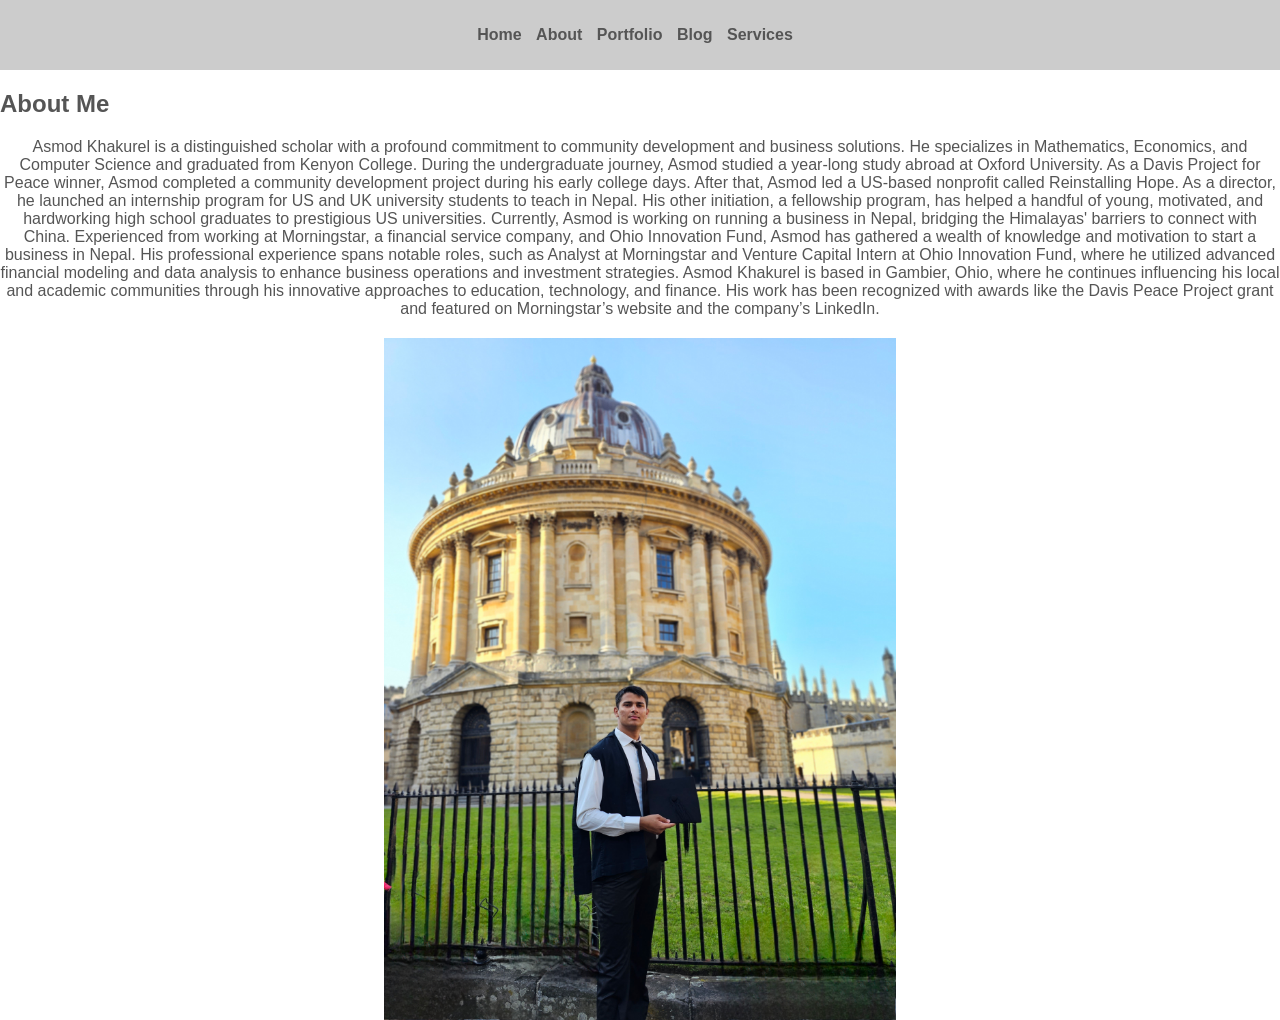
==== about.html @ d0cbe878 "sdfasdf" ====
<!DOCTYPE html>
<html lang="en">
<head>
    <meta charset="UTF-8">
    <meta name="viewport" content="width=device-width, initial-scale=1.0">
    <title>About | Asmod Khakurel</title>
    <link rel="stylesheet" href="style.css"> <!-- Make sure to link to your CSS stylesheet -->
</head>
<body>

    <header>
        <nav>
            <ul>
                <li><a href="index.html">Home</a></li>
                <li><a href="about.html">About</a></li>
                <li><a href="portfolio.html">Portfolio</a></li>
                <li><a href="blog.html">Blog</a></li>
                <li><a href="services.html">Services</a></li> 
            </ul>
        </nav>
    </header>

    <main>
        <section id="about-me">
            <h1>About Me</h1>
            <div class="about-container">
                <p>Asmod Khakurel is a distinguished scholar with a profound commitment to community development and business solutions. He specializes in Mathematics, Economics, and Computer Science and graduated from Kenyon College. During the undergraduate journey, Asmod studied a year-long study abroad at Oxford University.

                    As a Davis Project for Peace winner, Asmod completed a community development project during his early college days. After that, Asmod led a US-based nonprofit called Reinstalling Hope. As a director, he launched an internship program for US and UK university students to teach in Nepal. His other initiation, a fellowship program, has helped a handful of young, motivated, and hardworking high school graduates to prestigious US universities.
                    
                    Currently, Asmod is working on running a business in Nepal, bridging the Himalayas' barriers to connect with China. Experienced from working at Morningstar, a financial service company, and Ohio Innovation Fund, Asmod has gathered a wealth of knowledge and motivation to start a business in Nepal.
                    His professional experience spans notable roles, such as Analyst at Morningstar and Venture Capital Intern at Ohio Innovation Fund, where he utilized advanced financial modeling and data analysis to enhance business operations and investment strategies. 
                    
                    Asmod Khakurel is based in Gambier, Ohio, where he continues influencing his local and academic communities through his innovative approaches to education, technology, and finance. His work has been recognized with awards like the Davis Peace Project grant and featured on Morningstar’s website and the company’s LinkedIn.
                    </p>
                    <img src="assets/img/20230524_182804 (2).jpg" alt="Asmod Khakurel" class="profile-pic">
            </div>
            
                
                
            </div>
        </section>
    </main>

</body>
</html>
---- style.css ----
/* Basic color definitions */
:root {
    --primary-color: #555555; /* Medium Grey for primary text */
    --secondary-color: #CCCCCC; /* Light Grey for secondary elements */
    --background-color: #FFFFFF; /* White for background */
    --hover-color: #666666; /* Darker Grey for hover effects */
    --cta-button-color: #007BFF; /* Bright Blue for call-to-action buttons */
}

body {
    font-family: 'Arial', sans-serif;
    color: var(--primary-color);
    background-color: var(--background-color);
    margin: 0;
    padding: 0;
    display: flex;
    flex-direction: column;
    min-height: 100vh;
}

header, footer {
    background-color: var(--secondary-color);
    padding: 10px;
    text-align: center;
}

nav ul {
    list-style: none;
    padding: 0;
    text-align: center;
}

nav ul li {
    display: inline;
    margin-right: 10px;
}

nav ul li a {
    color: var(--primary-color);
    text-decoration: none;
    font-weight: bold;
}

a:hover {
    text-decoration: underline;
    color: var(--hover-color);
}

h1, h2, h3 {
    color: var(--primary-color);
}

button, .btn {
    background-color: var(--primary-color);
    color: var(--background-color);
    border: none;
    padding: 8px 15px;
    text-align: center;
    display: inline-block;
    font-size: 16px;
    margin: 4px 2px;
    cursor: pointer;
    transition: background-color 0.3s;
}

button:hover, .btn:hover {
    background-color: var(--hover-color);
}

.profile-pic {
    width: 40%;
    height: auto;
    margin-top: 20px;
    display: block;
    margin-left: auto;
    margin-right: auto;
}

.about-container {
    text-align: center;
}

.cta-button {
    background-color: var(--cta-button-color);
    color: var(--background-color);
    padding: 10px 20px;
    text-decoration: none;
    border-radius: 5px;
    margin-top: 20px;
}

footer {
    font-size: 0.8em;
    color: var(--primary-color);
}
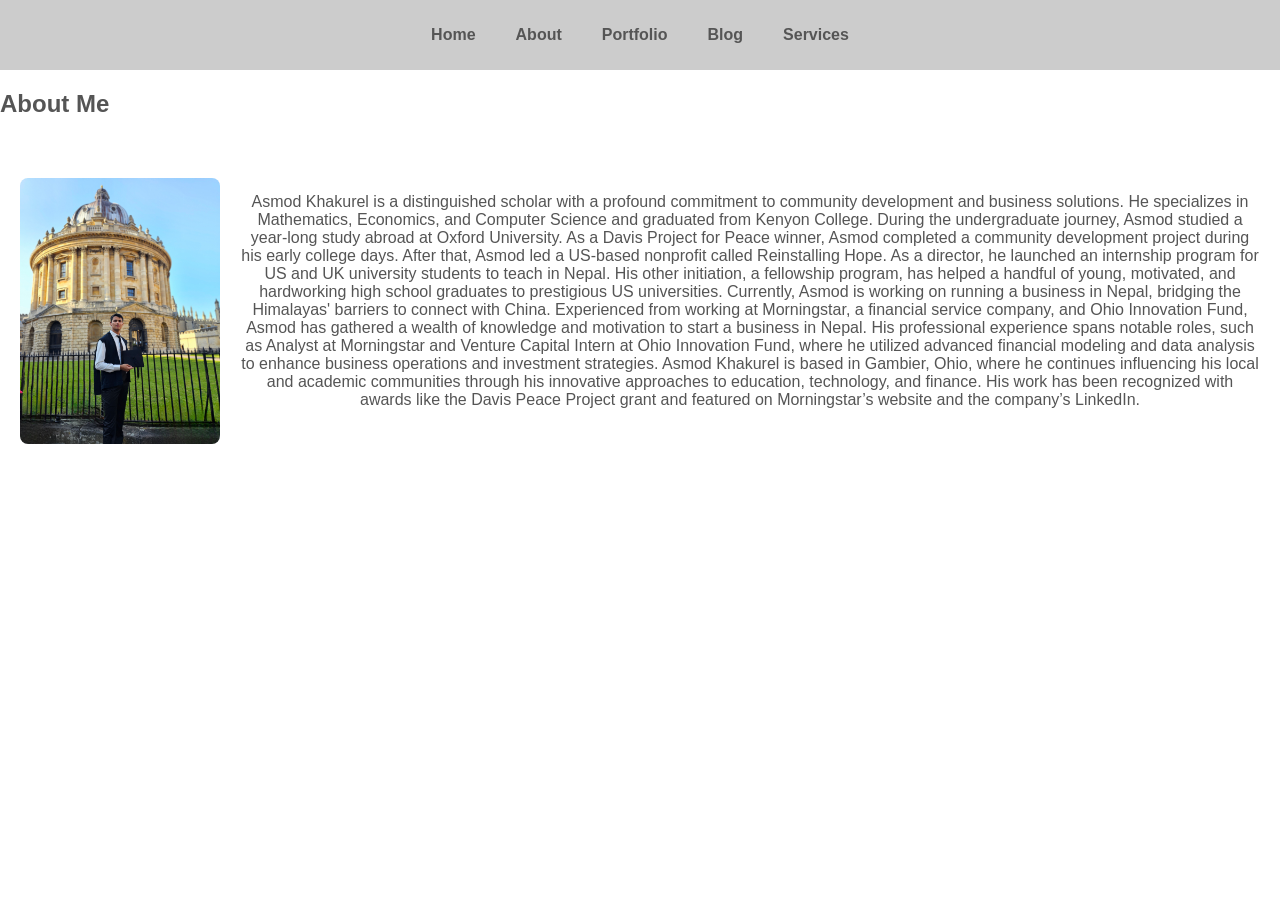
==== commit 366b9c9e: "adsfadf adfdf" ====
--- a/about.html
+++ b/about.html
@@ -24,22 +24,20 @@
         <section id="about-me">
             <h1>About Me</h1>
             <div class="about-container">
-                <p>Asmod Khakurel is a distinguished scholar with a profound commitment to community development and business solutions. He specializes in Mathematics, Economics, and Computer Science and graduated from Kenyon College. During the undergraduate journey, Asmod studied a year-long study abroad at Oxford University.
+                <img src="assets/img/20230524_182804 (2).jpg" alt="Asmod Khakurel" class="profile-pic">
+                <div class="about-text">
+                    <p>Asmod Khakurel is a distinguished scholar with a profound commitment to community development and business solutions. He specializes in Mathematics, Economics, and Computer Science and graduated from Kenyon College. During the undergraduate journey, Asmod studied a year-long study abroad at Oxford University.
 
-                    As a Davis Project for Peace winner, Asmod completed a community development project during his early college days. After that, Asmod led a US-based nonprofit called Reinstalling Hope. As a director, he launched an internship program for US and UK university students to teach in Nepal. His other initiation, a fellowship program, has helped a handful of young, motivated, and hardworking high school graduates to prestigious US universities.
-                    
-                    Currently, Asmod is working on running a business in Nepal, bridging the Himalayas' barriers to connect with China. Experienced from working at Morningstar, a financial service company, and Ohio Innovation Fund, Asmod has gathered a wealth of knowledge and motivation to start a business in Nepal.
-                    His professional experience spans notable roles, such as Analyst at Morningstar and Venture Capital Intern at Ohio Innovation Fund, where he utilized advanced financial modeling and data analysis to enhance business operations and investment strategies. 
-                    
-                    Asmod Khakurel is based in Gambier, Ohio, where he continues influencing his local and academic communities through his innovative approaches to education, technology, and finance. His work has been recognized with awards like the Davis Peace Project grant and featured on Morningstar’s website and the company’s LinkedIn.
-                    </p>
-                    <img src="assets/img/20230524_182804 (2).jpg" alt="Asmod Khakurel" class="profile-pic">
-            </div>
-            
-                
-                
+                        As a Davis Project for Peace winner, Asmod completed a community development project during his early college days. After that, Asmod led a US-based nonprofit called Reinstalling Hope. As a director, he launched an internship program for US and UK university students to teach in Nepal. His other initiation, a fellowship program, has helped a handful of young, motivated, and hardworking high school graduates to prestigious US universities.
+                        
+                        Currently, Asmod is working on running a business in Nepal, bridging the Himalayas' barriers to connect with China. Experienced from working at Morningstar, a financial service company, and Ohio Innovation Fund, Asmod has gathered a wealth of knowledge and motivation to start a business in Nepal.
+                        His professional experience spans notable roles, such as Analyst at Morningstar and Venture Capital Intern at Ohio Innovation Fund, where he utilized advanced financial modeling and data analysis to enhance business operations and investment strategies. 
+                        
+                        Asmod Khakurel is based in Gambier, Ohio, where he continues influencing his local and academic communities through his innovative approaches to education, technology, and finance. His work has been recognized with awards like the Davis Peace Project grant and featured on Morningstar’s website and the company’s LinkedIn.
+                        </p>     
             </div>
         </section>
+        
     </main>
 
 </body>
--- a/style.css
+++ b/style.css
@@ -93,3 +93,209 @@
     font-size: 0.8em;
     color: var(--primary-color);
 }
+
+/* Accordion styles */
+.accordion, .inner-accordion {
+    cursor: pointer;
+    padding: 18px;
+    width: 100%;
+    text-align: left;
+    border: none;
+    outline: none;
+    transition: 0.4s;
+    background-color: #f1f1f1;
+}
+
+.active, .accordion:hover, .inner-accordion:hover {
+    background-color: #ccc;
+}
+
+.panel, .inner-panel {
+    padding: 0 18px;
+    display: none;
+    background-color: white;
+    overflow: hidden;
+}
+
+.inner-accordion {
+    background-color: #e7e7e7;
+    margin-top: 10px;
+}
+
+
+#gallery {
+    margin: 20px;
+    text-align: center;
+}
+
+.gallery-container {
+    display: grid;
+    grid-template-columns: repeat(auto-fill, minmax(250px, 1fr));
+    gap: 15px;
+    padding: 20px;
+}
+
+.gallery-container img {
+    width: 100%;
+    height: auto;
+    border-radius: 8px; /* Optional: adds rounded corners to your images */
+    transition: transform 0.2s; /* Optional: adds animation effect on hover */
+}
+
+.gallery-container img:hover {
+    transform: scale(1.05); /* Optional: slightly enlarges the images on hover */
+}
+
+/* Enhancements for larger screen layouts */
+@media (min-width: 768px) {
+    .gallery-container {
+        grid-template-columns: repeat(3, 1fr); /* Adjusts to 3 columns on wider screens */
+    }
+
+    nav ul {
+        display: flex;
+        justify-content: center;
+        align-items: center;
+    }
+
+    nav ul li {
+        display: inline-block; /* Changes from inline for better spacing and alignment */
+        margin: 0 20px; /* Increased margin for better spacing on larger screens */
+    }
+}
+
+/* Further adjustments for very large screens */
+@media (min-width: 1024px) {
+    .gallery-container {
+        grid-template-columns: repeat(4, 1fr); /* Adjusts to 4 columns on very wide screens */
+    }
+}
+
+/* Adjust button and link styles for larger screens */
+@media (min-width: 768px) {
+    button, .btn, .cta-button {
+        padding: 10px 24px; /* Larger padding for a better visual balance */
+        font-size: 18px; /* Slightly larger text for readability */
+    }
+}
+
+/* Enhanced hover effects for desktop */
+.gallery-container img:hover {
+    transform: scale(1.1); /* Slightly increases the scale effect on hover */
+    box-shadow: 0 4px 8px rgba(0,0,0,0.1); /* Adds shadow for better visual effect */
+}
+
+.gallery-container {
+    display: grid;
+    grid-template-columns: repeat(auto-fill, minmax(250px, 1fr));
+    gap: 5px; /* Reduced gap. Set to 0px if no space is desired */
+    padding: 20px;
+}
+
+.gallery-container img {
+    width: 100%; /* Ensure images fill their columns */
+    height: auto; /* Maintain aspect ratio */
+    border-radius: 8px;
+    margin: 0; /* Remove any default margins */
+    display: block; /* Remove any extra space below the image */
+    transition: transform 0.2s;
+}
+
+.gallery-container img:hover {
+    transform: scale(1.05);
+    box-shadow: 0 4px 8px rgba(0,0,0,0.1);
+}
+
+.gallery-container {
+    display: grid;
+    grid-template-columns: repeat(auto-fill, minmax(250px, 1fr));
+    grid-auto-rows: 200px; /* Adjust height as needed */
+    gap: 5px; /* Reduced gap. Set to 0px if no space is desired */
+    padding: 20px;
+    align-items: stretch; /* Aligns items to stretch in container */
+}
+
+.gallery-container img {
+    width: 100%;
+    height: 100%; /* Full height to match the grid area */
+    object-fit: cover; /* Ensures image covers the area, cropping as needed */
+    border-radius: 8px;
+    margin: 0;
+    display: block;
+    transition: transform 0.2s;
+}
+
+
+/* Lightbox (overlay) styles */
+.lightbox {
+    position: fixed;
+    top: 0;
+    left: 0;
+    width: 100%;
+    height: 100%;
+    background-color: rgba(0, 0, 0, 0.8);
+    display: none; /* Hidden by default */
+    justify-content: center;
+    align-items: center;
+    z-index: 1000; /* Makes sure it's on top of other content */
+}
+
+.lightbox img {
+    max-height: 80%; /* Limits the image height to 80% of the viewport */
+    max-width: 80%; /* Limits the image width to 80% of the viewport */
+    box-shadow: 0px 8px 16px 0px rgba(0,0,0,0.5); /* Optional: Adds shadow for depth */
+}
+
+.lightbox:active, .lightbox:click { /* Hides the lightbox when clicked */
+    display: none;
+}
+
+@media (min-width: 768px) {
+    .gallery-container img {
+        /* Check for any properties here that might affect image quality */
+    }
+}
+
+
+.description-box {
+    display: none;
+    position: absolute;
+    background-color: white;
+    border: 1px solid #ccc;
+    padding: 10px;
+    z-index: 100;
+}
+
+.about-container {
+    display: flex;
+    flex-wrap: wrap;
+    align-items: center;
+    justify-content: space-between;
+    padding: 20px;
+}
+
+.about-text {
+    flex: 1;
+    margin-left: 20px;
+}
+
+.profile-pic {
+    flex-basis: 200px; /* Adjust based on desired size */
+    width: 100%;
+    max-width: 200px; /* Keeps image size consistent */
+    height: auto;
+    border-radius: 8px; /* Optional: Adds rounded corners */
+}
+
+/* Responsive adjustments for smaller screens */
+@media (max-width: 768px) {
+    .about-container {
+        flex-direction: column;
+        align-items: center;
+    }
+
+    .about-text {
+        margin-left: 0;
+        margin-top: 20px;
+    }
+}
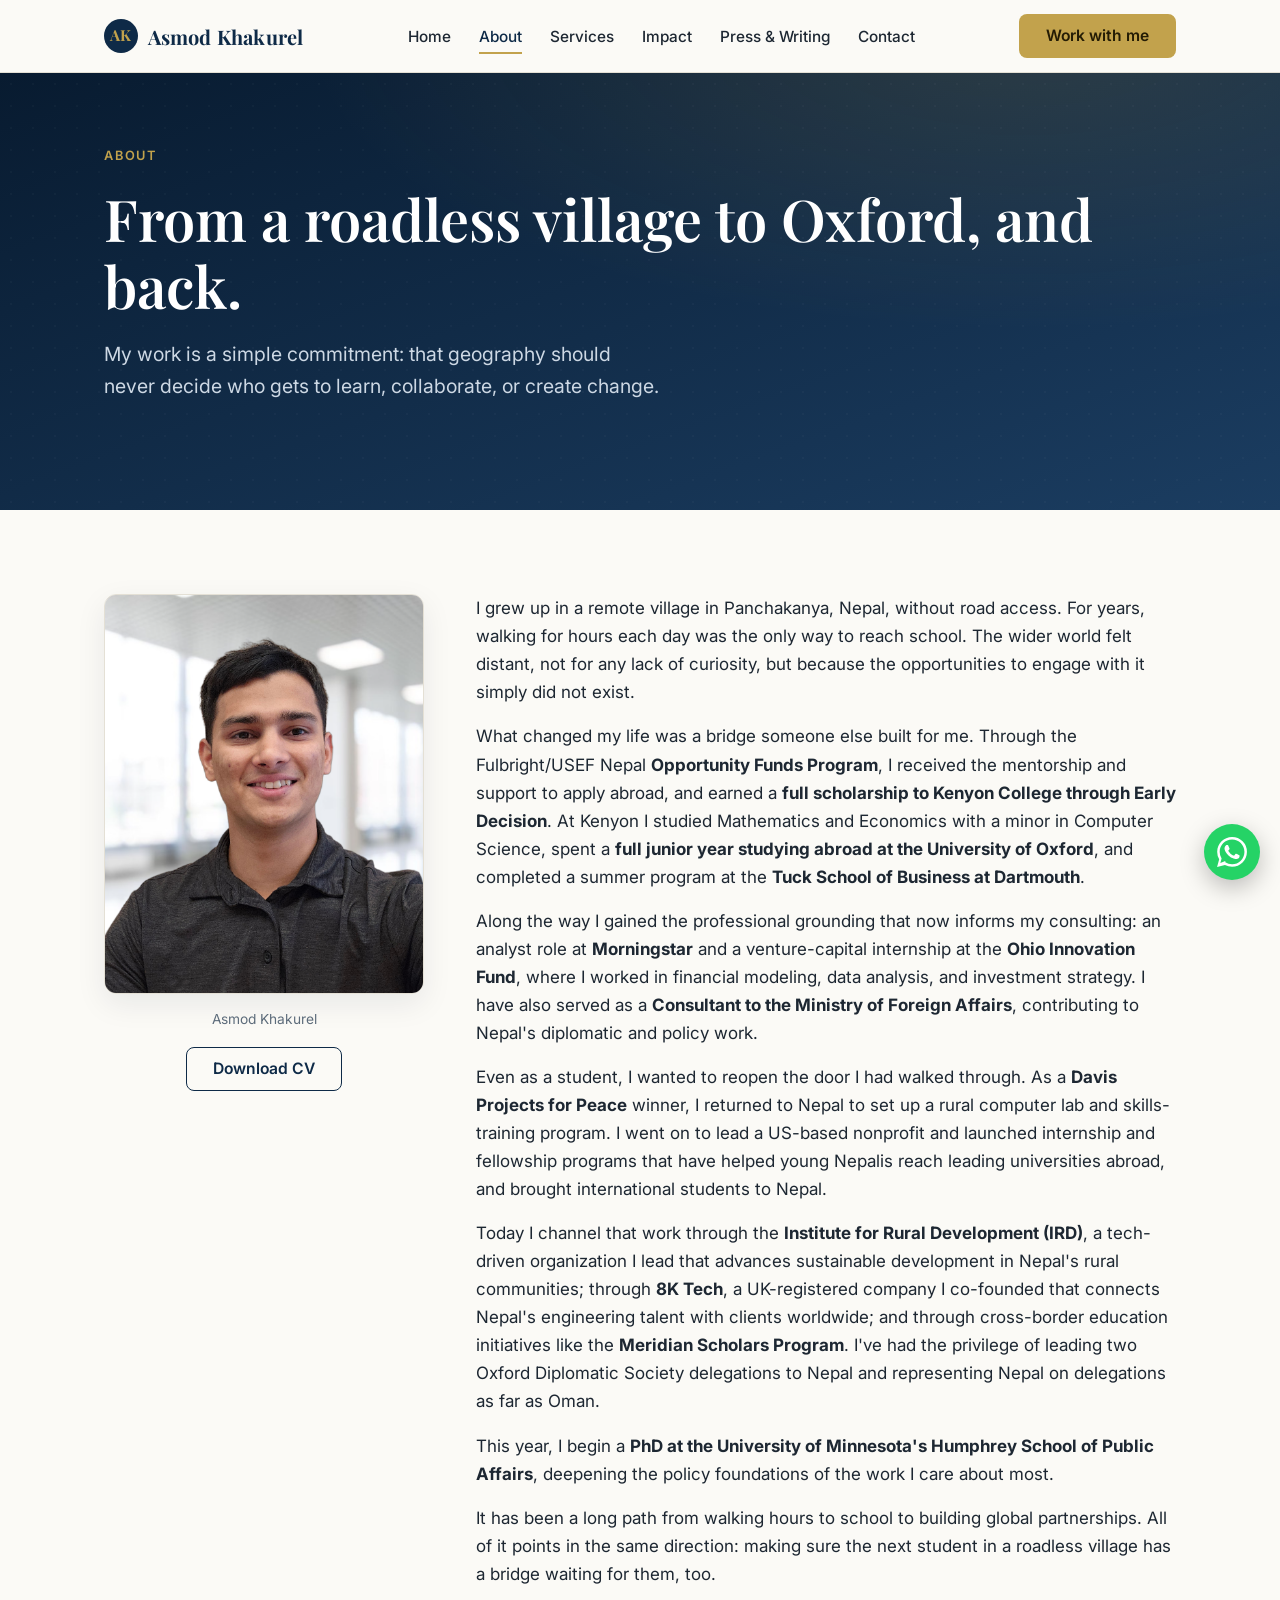
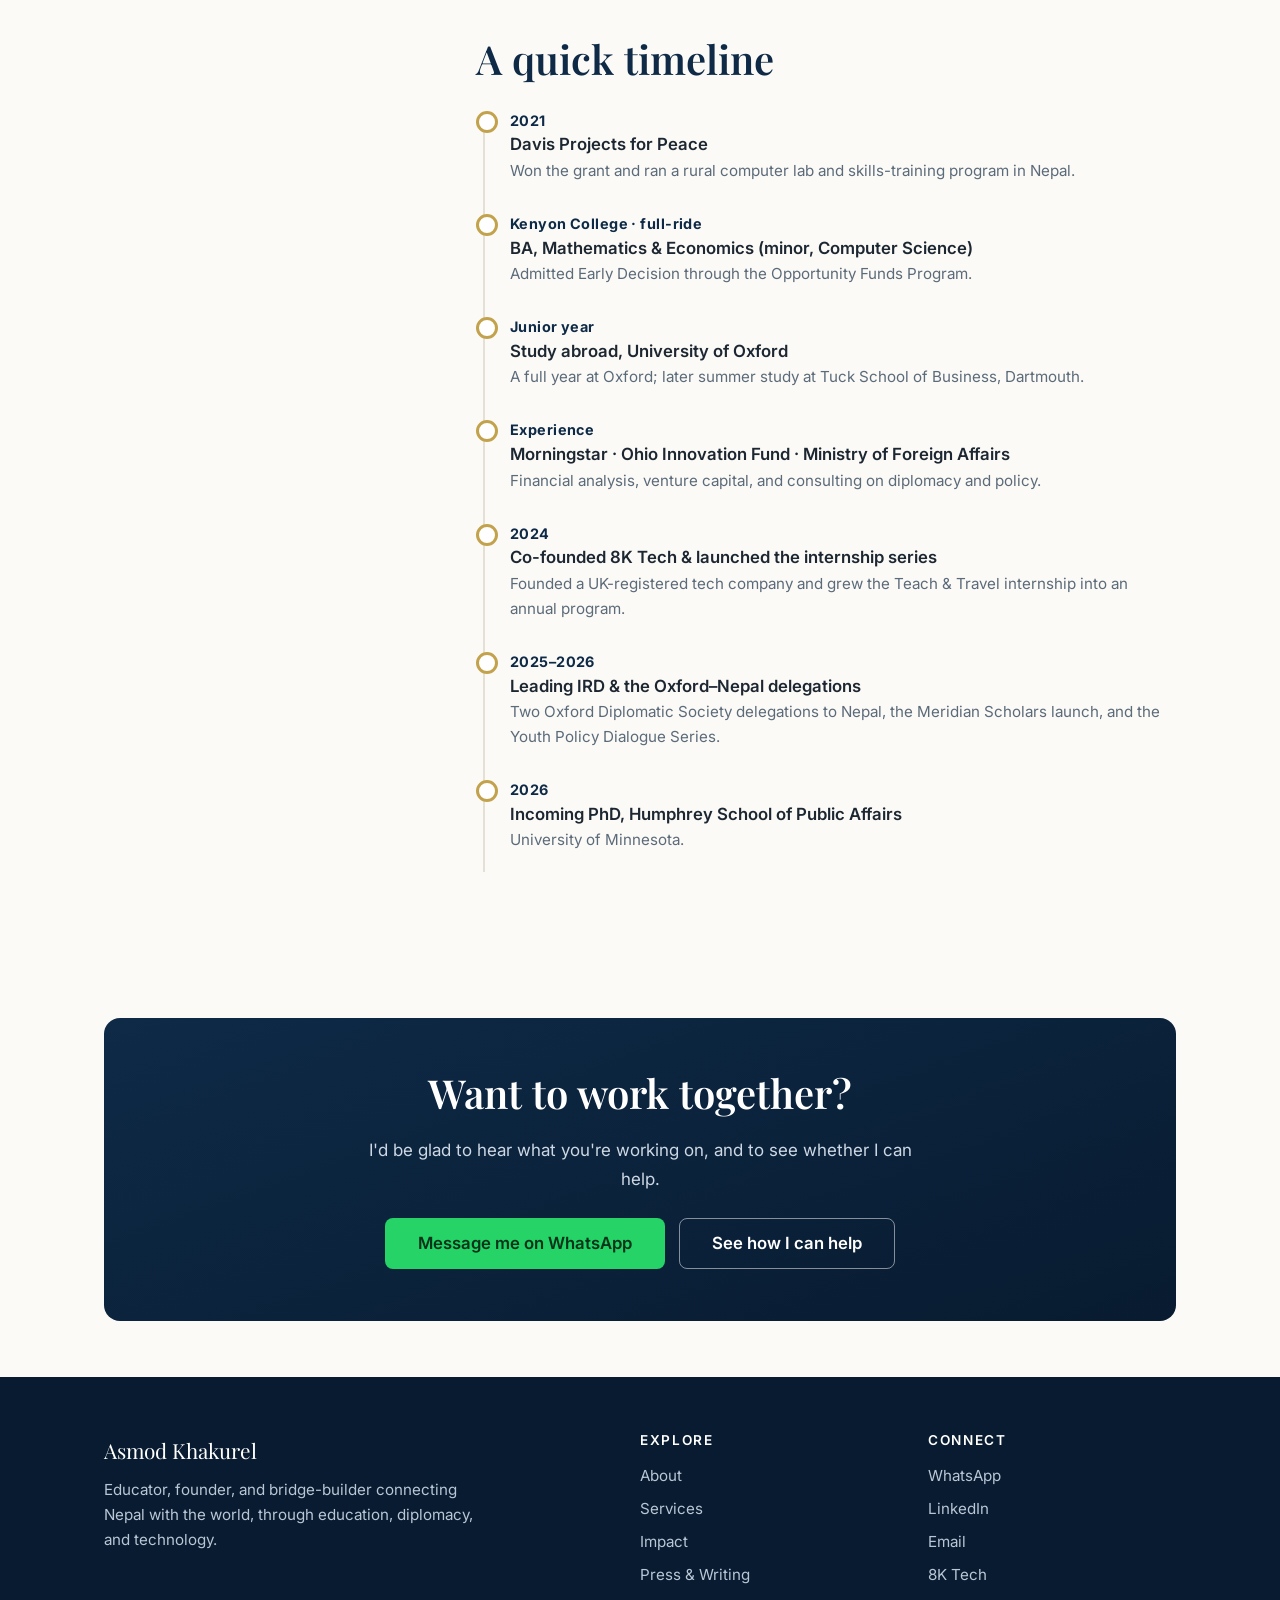
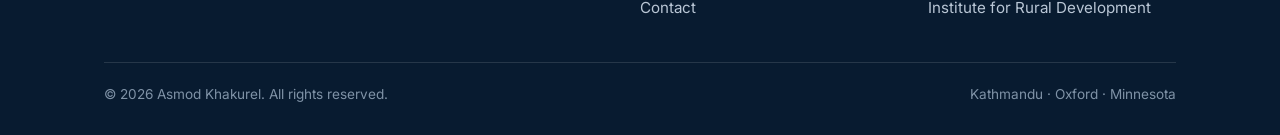
==== commit 5134d6a7: "Commercial site revamp: new design, six pages, WhatsApp lead capture, CNAME" ====
--- a/about.html
+++ b/about.html
@@ -1,44 +1,168 @@
 <!DOCTYPE html>
 <html lang="en">
 <head>
-    <meta charset="UTF-8">
-    <meta name="viewport" content="width=device-width, initial-scale=1.0">
-    <title>About | Asmod Khakurel</title>
-    <link rel="stylesheet" href="style.css"> <!-- Make sure to link to your CSS stylesheet -->
+  <meta charset="UTF-8">
+  <meta name="viewport" content="width=device-width, initial-scale=1.0">
+  <title>About | Asmod Khakurel</title>
+  <meta name="description" content="From a roadless village in Panchakanya to Oxford and back: the journey of Asmod Khakurel, educator, founder, and bridge-builder between Nepal and the world.">
+  <link rel="icon" href="assets/img/Asmod%20Favicon.png">
+  <link rel="preconnect" href="https://fonts.googleapis.com">
+  <link rel="preconnect" href="https://fonts.gstatic.com" crossorigin>
+  <link href="https://fonts.googleapis.com/css2?family=Playfair+Display:wght@500;600;700&family=Inter:wght@400;500;600;700&display=swap" rel="stylesheet">
+  <link rel="stylesheet" href="style.css">
 </head>
 <body>
 
-    <header>
-        <nav>
-            <ul>
-                <li><a href="index.html">Home</a></li>
-                <li><a href="about.html">About</a></li>
-                <li><a href="portfolio.html">Portfolio</a></li>
-                <li><a href="blog.html">Blog</a></li>
-                <li><a href="services.html">Services</a></li> 
-            </ul>
-        </nav>
-    </header>
+  <header class="site-header">
+    <div class="container nav">
+      <a href="index.html" class="brand"><span class="brand__mark">AK</span> Asmod Khakurel</a>
+      <ul class="nav-links" id="navLinks">
+        <li><a href="index.html">Home</a></li>
+        <li><a href="about.html" class="active">About</a></li>
+        <li><a href="services.html">Services</a></li>
+        <li><a href="impact.html">Impact</a></li>
+        <li><a href="press.html">Press &amp; Writing</a></li>
+        <li><a href="contact.html">Contact</a></li>
+      </ul>
+      <div class="nav-cta">
+        <a class="btn btn-primary" href="contact.html">Work with me</a>
+        <button class="nav-toggle" id="navToggle" aria-label="Menu"><span></span><span></span><span></span></button>
+      </div>
+    </div>
+  </header>
 
-    <main>
-        <section id="about-me">
-            <h1>About Me</h1>
-            <div class="about-container">
-                <img src="assets/img/20230524_182804 (2).jpg" alt="Asmod Khakurel" class="profile-pic">
-                <div class="about-text">
-                    <p>Asmod Khakurel is a distinguished scholar with a profound commitment to community development and business solutions. He specializes in Mathematics, Economics, and Computer Science and graduated from Kenyon College. During the undergraduate journey, Asmod studied a year-long study abroad at Oxford University.
+  <!-- page hero -->
+  <section class="hero" style="padding:72px 0 76px;">
+    <div class="container">
+      <p class="hero__tag">About</p>
+      <h1>From a roadless village to Oxford, and back.</h1>
+      <p class="hero__lead">My work is a simple commitment: that geography should never decide who gets to learn, collaborate, or create change.</p>
+    </div>
+  </section>
 
-                        As a Davis Project for Peace winner, Asmod completed a community development project during his early college days. After that, Asmod led a US-based nonprofit called Reinstalling Hope. As a director, he launched an internship program for US and UK university students to teach in Nepal. His other initiation, a fellowship program, has helped a handful of young, motivated, and hardworking high school graduates to prestigious US universities.
-                        
-                        Currently, Asmod is working on running a business in Nepal, bridging the Himalayas' barriers to connect with China. Experienced from working at Morningstar, a financial service company, and Ohio Innovation Fund, Asmod has gathered a wealth of knowledge and motivation to start a business in Nepal.
-                        His professional experience spans notable roles, such as Analyst at Morningstar and Venture Capital Intern at Ohio Innovation Fund, where he utilized advanced financial modeling and data analysis to enhance business operations and investment strategies. 
-                        
-                        Asmod Khakurel is based in Gambier, Ohio, where he continues influencing his local and academic communities through his innovative approaches to education, technology, and finance. His work has been recognized with awards like the Davis Peace Project grant and featured on Morningstar’s website and the company’s LinkedIn.
-                        </p>     
-            </div>
-        </section>
-        
-    </main>
+  <section class="section">
+    <div class="container">
+      <div class="about-grid">
+        <aside class="about-portrait">
+          <!-- TODO: swap for a preferred portrait when available -->
+          <img src="assets/img/profile-pic.png" alt="Asmod Khakurel"
+               onerror="this.outerHTML='&lt;div class=\'ph\'&gt;AK&lt;/div&gt;';">
+          <p class="cap">Asmod Khakurel</p>
+          <div class="btn-row" style="justify-content:center; margin-top:16px;">
+            <a class="btn btn-outline-dark" href="assets/pdfs/Asmod_Resume.pdf" target="_blank" rel="noopener">Download CV</a>
+          </div>
+        </aside>
 
+        <div>
+          <p>I grew up in a remote village in Panchakanya, Nepal, without road access. For years, walking for hours each day was the only way to reach school. The wider world felt distant, not for any lack of curiosity, but because the opportunities to engage with it simply did not exist.</p>
+
+          <p>What changed my life was a bridge someone else built for me. Through the Fulbright/USEF Nepal <strong>Opportunity Funds Program</strong>, I received the mentorship and support to apply abroad, and earned a <strong>full scholarship to Kenyon College through Early Decision</strong>. At Kenyon I studied Mathematics and Economics with a minor in Computer Science, spent a <strong>full junior year studying abroad at the University of Oxford</strong>, and completed a summer program at the <strong>Tuck School of Business at Dartmouth</strong>.</p>
+
+          <p>Along the way I gained the professional grounding that now informs my consulting: an analyst role at <strong>Morningstar</strong> and a venture-capital internship at the <strong>Ohio Innovation Fund</strong>, where I worked in financial modeling, data analysis, and investment strategy. I have also served as a <strong>Consultant to the Ministry of Foreign Affairs</strong>, contributing to Nepal's diplomatic and policy work.</p>
+
+          <p>Even as a student, I wanted to reopen the door I had walked through. As a <strong>Davis Projects for Peace</strong> winner, I returned to Nepal to set up a rural computer lab and skills-training program. I went on to lead a US-based nonprofit and launched internship and fellowship programs that have helped young Nepalis reach leading universities abroad, and brought international students to Nepal.</p>
+
+          <p>Today I channel that work through the <strong>Institute for Rural Development (IRD)</strong>, a tech-driven organization I lead that advances sustainable development in Nepal's rural communities; through <strong>8K Tech</strong>, a UK-registered company I co-founded that connects Nepal's engineering talent with clients worldwide; and through cross-border education initiatives like the <strong>Meridian Scholars Program</strong>. I've had the privilege of leading two Oxford Diplomatic Society delegations to Nepal and representing Nepal on delegations as far as Oman.</p>
+
+          <p>This year, I begin a <strong>PhD at the University of Minnesota's Humphrey School of Public Affairs</strong>, deepening the policy foundations of the work I care about most.</p>
+
+          <p>It has been a long path from walking hours to school to building global partnerships. All of it points in the same direction: making sure the next student in a roadless village has a bridge waiting for them, too.</p>
+
+          <h2 style="margin-top:48px;">A quick timeline</h2>
+          <ul class="timeline" style="margin-top:24px;">
+            <li>
+              <span class="yr">2021</span>
+              <h4>Davis Projects for Peace</h4>
+              <p>Won the grant and ran a rural computer lab and skills-training program in Nepal.</p>
+            </li>
+            <li>
+              <span class="yr">Kenyon College · full-ride</span>
+              <h4>BA, Mathematics &amp; Economics (minor, Computer Science)</h4>
+              <p>Admitted Early Decision through the Opportunity Funds Program.</p>
+            </li>
+            <li>
+              <span class="yr">Junior year</span>
+              <h4>Study abroad, University of Oxford</h4>
+              <p>A full year at Oxford; later summer study at Tuck School of Business, Dartmouth.</p>
+            </li>
+            <li>
+              <span class="yr">Experience</span>
+              <h4>Morningstar · Ohio Innovation Fund · Ministry of Foreign Affairs</h4>
+              <p>Financial analysis, venture capital, and consulting on diplomacy and policy.</p>
+            </li>
+            <li>
+              <span class="yr">2024</span>
+              <h4>Co-founded 8K Tech &amp; launched the internship series</h4>
+              <p>Founded a UK-registered tech company and grew the Teach &amp; Travel internship into an annual program.</p>
+            </li>
+            <li>
+              <span class="yr">2025–2026</span>
+              <h4>Leading IRD &amp; the Oxford–Nepal delegations</h4>
+              <p>Two Oxford Diplomatic Society delegations to Nepal, the Meridian Scholars launch, and the Youth Policy Dialogue Series.</p>
+            </li>
+            <li>
+              <span class="yr">2026</span>
+              <h4>Incoming PhD, Humphrey School of Public Affairs</h4>
+              <p>University of Minnesota.</p>
+            </li>
+          </ul>
+        </div>
+      </div>
+    </div>
+  </section>
+
+  <section class="section section--tight">
+    <div class="container">
+      <div class="cta-band">
+        <h2>Want to work together?</h2>
+        <p>I'd be glad to hear what you're working on, and to see whether I can help.</p>
+        <div class="btn-row" style="justify-content:center;">
+          <a class="btn btn-whatsapp btn-lg" href="https://wa.me/9779803609207?text=Hi%20Asmod%2C%20I%20read%20your%20About%20page%20and%20would%20like%20to%20connect." target="_blank" rel="noopener">Message me on WhatsApp</a>
+          <a class="btn btn-outline btn-lg" href="services.html">See how I can help</a>
+        </div>
+      </div>
+    </div>
+  </section>
+
+  <footer class="site-footer">
+    <div class="container">
+      <div class="footer-grid">
+        <div>
+          <div class="footer-brand">Asmod Khakurel</div>
+          <p class="about-blurb">Educator, founder, and bridge-builder connecting Nepal with the world, through education, diplomacy, and technology.</p>
+        </div>
+        <div>
+          <h4>Explore</h4>
+          <a href="about.html">About</a>
+          <a href="services.html">Services</a>
+          <a href="impact.html">Impact</a>
+          <a href="press.html">Press &amp; Writing</a>
+          <a href="contact.html">Contact</a>
+        </div>
+        <div>
+          <h4>Connect</h4>
+          <a href="https://wa.me/9779803609207" target="_blank" rel="noopener">WhatsApp</a>
+          <a href="https://www.linkedin.com/in/asmodkhakurel/" target="_blank" rel="noopener">LinkedIn</a>
+          <a href="mailto:asmodkhakurel@gmail.com">Email</a>
+          <a href="https://8ktech.co.uk" target="_blank" rel="noopener">8K Tech</a>
+          <a href="https://ird.com.np" target="_blank" rel="noopener">Institute for Rural Development</a>
+        </div>
+      </div>
+      <div class="footer-bottom">
+        <span>© 2026 Asmod Khakurel. All rights reserved.</span>
+        <span>Kathmandu · Oxford · Minnesota</span>
+      </div>
+    </div>
+  </footer>
+
+  <a class="wa-float" href="https://wa.me/9779803609207?text=Hi%20Asmod%2C%20I%20found%20your%20website%20and%20would%20like%20to%20connect." target="_blank" rel="noopener" aria-label="WhatsApp">
+    <svg viewBox="0 0 24 24"><path d="M.057 24l1.687-6.163a11.867 11.867 0 01-1.587-5.945C.16 5.335 5.495 0 12.05 0a11.82 11.82 0 018.413 3.488 11.82 11.82 0 013.48 8.414c-.003 6.557-5.338 11.892-11.893 11.892a11.9 11.9 0 01-5.688-1.448L.057 24zm6.597-3.807c1.676.995 3.276 1.591 5.392 1.592 5.448 0 9.886-4.434 9.889-9.885.002-5.462-4.415-9.89-9.881-9.892-5.452 0-9.887 4.434-9.889 9.884a9.86 9.86 0 001.51 5.26l-.999 3.648 3.978-1.607zm11.387-5.464c-.074-.124-.272-.198-.57-.347-.297-.149-1.758-.868-2.031-.967-.272-.099-.47-.149-.669.149-.198.297-.767.967-.94 1.165-.173.198-.347.223-.644.074-.297-.149-1.255-.462-2.39-1.475-.883-.788-1.48-1.761-1.653-2.059-.173-.297-.018-.458.13-.606.134-.133.297-.347.446-.521.151-.172.2-.296.3-.495.099-.198.05-.372-.025-.521-.075-.148-.669-1.611-.916-2.206-.242-.579-.487-.501-.669-.51l-.57-.01c-.198 0-.52.074-.792.372s-1.04 1.016-1.04 2.479 1.065 2.876 1.213 3.074c.149.198 2.095 3.2 5.076 4.487.71.306 1.263.489 1.694.626.712.226 1.36.194 1.872.118.571-.085 1.758-.719 2.006-1.413.248-.695.248-1.29.173-1.414z"/></svg>
+  </a>
+
+  <script>
+    document.getElementById('navToggle').addEventListener('click', function () {
+      document.getElementById('navLinks').classList.toggle('open');
+    });
+  </script>
 </body>
 </html>
--- a/style.css
+++ b/style.css
@@ -1,301 +1,283 @@
-/* Basic color definitions */
+/* =========================================================
+   Asmod Khakurel — personal site
+   Design system: diplomatic / institutional
+   Navy + restrained gold, serif headings, sans body.
+   ========================================================= */
+
 :root {
-    --primary-color: #555555; /* Medium Grey for primary text */
-    --secondary-color: #CCCCCC; /* Light Grey for secondary elements */
-    --background-color: #FFFFFF; /* White for background */
-    --hover-color: #666666; /* Darker Grey for hover effects */
-    --cta-button-color: #007BFF; /* Bright Blue for call-to-action buttons */
-}
+  --navy:      #0e2a47;
+  --navy-900:  #081b30;
+  --navy-800:  #0e2a47;
+  --navy-700:  #1b3d61;
+  --gold:      #c2a24c;
+  --gold-600:  #a9873a;
+  --ink:       #1d2732;
+  --muted:     #5c6b7a;
+  --paper:     #fbfaf6;
+  --paper-2:   #f2efe7;
+  --white:     #ffffff;
+  --line:      #e4e0d5;
+  --whatsapp:  #25d366;
+  --whatsapp-d:#1da851;
+
+  --serif: "Playfair Display", Georgia, "Times New Roman", serif;
+  --sans:  "Inter", -apple-system, BlinkMacSystemFont, "Segoe UI", Roboto, Helvetica, Arial, sans-serif;
+
+  --maxw: 1120px;
+  --radius: 10px;
+  --shadow: 0 10px 30px rgba(12, 30, 52, 0.08);
+  --shadow-lg: 0 24px 60px rgba(12, 30, 52, 0.14);
+}
+
+* { box-sizing: border-box; }
+
+html { scroll-behavior: smooth; }
 
 body {
-    font-family: 'Arial', sans-serif;
-    color: var(--primary-color);
-    background-color: var(--background-color);
-    margin: 0;
-    padding: 0;
-    display: flex;
-    flex-direction: column;
-    min-height: 100vh;
-}
-
-header, footer {
-    background-color: var(--secondary-color);
-    padding: 10px;
-    text-align: center;
-}
-
-nav ul {
-    list-style: none;
-    padding: 0;
-    text-align: center;
-}
-
-nav ul li {
-    display: inline;
-    margin-right: 10px;
-}
-
-nav ul li a {
-    color: var(--primary-color);
-    text-decoration: none;
-    font-weight: bold;
-}
-
-a:hover {
-    text-decoration: underline;
-    color: var(--hover-color);
-}
-
-h1, h2, h3 {
-    color: var(--primary-color);
-}
-
-button, .btn {
-    background-color: var(--primary-color);
-    color: var(--background-color);
-    border: none;
-    padding: 8px 15px;
-    text-align: center;
-    display: inline-block;
-    font-size: 16px;
-    margin: 4px 2px;
-    cursor: pointer;
-    transition: background-color 0.3s;
-}
-
-button:hover, .btn:hover {
-    background-color: var(--hover-color);
-}
-
-.profile-pic {
-    width: 40%;
-    height: auto;
-    margin-top: 20px;
-    display: block;
-    margin-left: auto;
-    margin-right: auto;
-}
-
-.about-container {
-    text-align: center;
-}
-
-.cta-button {
-    background-color: var(--cta-button-color);
-    color: var(--background-color);
-    padding: 10px 20px;
-    text-decoration: none;
-    border-radius: 5px;
-    margin-top: 20px;
-}
-
-footer {
-    font-size: 0.8em;
-    color: var(--primary-color);
-}
-
-/* Accordion styles */
-.accordion, .inner-accordion {
-    cursor: pointer;
-    padding: 18px;
-    width: 100%;
-    text-align: left;
-    border: none;
-    outline: none;
-    transition: 0.4s;
-    background-color: #f1f1f1;
-}
-
-.active, .accordion:hover, .inner-accordion:hover {
-    background-color: #ccc;
-}
-
-.panel, .inner-panel {
-    padding: 0 18px;
-    display: none;
-    background-color: white;
-    overflow: hidden;
-}
-
-.inner-accordion {
-    background-color: #e7e7e7;
-    margin-top: 10px;
-}
-
-
-#gallery {
-    margin: 20px;
-    text-align: center;
-}
-
-.gallery-container {
-    display: grid;
-    grid-template-columns: repeat(auto-fill, minmax(250px, 1fr));
-    gap: 15px;
-    padding: 20px;
-}
-
-.gallery-container img {
-    width: 100%;
-    height: auto;
-    border-radius: 8px; /* Optional: adds rounded corners to your images */
-    transition: transform 0.2s; /* Optional: adds animation effect on hover */
-}
-
-.gallery-container img:hover {
-    transform: scale(1.05); /* Optional: slightly enlarges the images on hover */
-}
-
-/* Enhancements for larger screen layouts */
-@media (min-width: 768px) {
-    .gallery-container {
-        grid-template-columns: repeat(3, 1fr); /* Adjusts to 3 columns on wider screens */
-    }
-
-    nav ul {
-        display: flex;
-        justify-content: center;
-        align-items: center;
-    }
-
-    nav ul li {
-        display: inline-block; /* Changes from inline for better spacing and alignment */
-        margin: 0 20px; /* Increased margin for better spacing on larger screens */
-    }
-}
-
-/* Further adjustments for very large screens */
-@media (min-width: 1024px) {
-    .gallery-container {
-        grid-template-columns: repeat(4, 1fr); /* Adjusts to 4 columns on very wide screens */
-    }
-}
-
-/* Adjust button and link styles for larger screens */
-@media (min-width: 768px) {
-    button, .btn, .cta-button {
-        padding: 10px 24px; /* Larger padding for a better visual balance */
-        font-size: 18px; /* Slightly larger text for readability */
-    }
-}
-
-/* Enhanced hover effects for desktop */
-.gallery-container img:hover {
-    transform: scale(1.1); /* Slightly increases the scale effect on hover */
-    box-shadow: 0 4px 8px rgba(0,0,0,0.1); /* Adds shadow for better visual effect */
-}
-
-.gallery-container {
-    display: grid;
-    grid-template-columns: repeat(auto-fill, minmax(250px, 1fr));
-    gap: 5px; /* Reduced gap. Set to 0px if no space is desired */
-    padding: 20px;
-}
-
-.gallery-container img {
-    width: 100%; /* Ensure images fill their columns */
-    height: auto; /* Maintain aspect ratio */
-    border-radius: 8px;
-    margin: 0; /* Remove any default margins */
-    display: block; /* Remove any extra space below the image */
-    transition: transform 0.2s;
-}
-
-.gallery-container img:hover {
-    transform: scale(1.05);
-    box-shadow: 0 4px 8px rgba(0,0,0,0.1);
-}
-
-.gallery-container {
-    display: grid;
-    grid-template-columns: repeat(auto-fill, minmax(250px, 1fr));
-    grid-auto-rows: 200px; /* Adjust height as needed */
-    gap: 5px; /* Reduced gap. Set to 0px if no space is desired */
-    padding: 20px;
-    align-items: stretch; /* Aligns items to stretch in container */
-}
-
-.gallery-container img {
-    width: 100%;
-    height: 100%; /* Full height to match the grid area */
-    object-fit: cover; /* Ensures image covers the area, cropping as needed */
-    border-radius: 8px;
-    margin: 0;
-    display: block;
-    transition: transform 0.2s;
-}
-
-
-/* Lightbox (overlay) styles */
-.lightbox {
-    position: fixed;
-    top: 0;
-    left: 0;
-    width: 100%;
-    height: 100%;
-    background-color: rgba(0, 0, 0, 0.8);
-    display: none; /* Hidden by default */
-    justify-content: center;
-    align-items: center;
-    z-index: 1000; /* Makes sure it's on top of other content */
-}
-
-.lightbox img {
-    max-height: 80%; /* Limits the image height to 80% of the viewport */
-    max-width: 80%; /* Limits the image width to 80% of the viewport */
-    box-shadow: 0px 8px 16px 0px rgba(0,0,0,0.5); /* Optional: Adds shadow for depth */
-}
-
-.lightbox:active, .lightbox:click { /* Hides the lightbox when clicked */
-    display: none;
-}
-
-@media (min-width: 768px) {
-    .gallery-container img {
-        /* Check for any properties here that might affect image quality */
-    }
-}
-
-
-.description-box {
-    display: none;
-    position: absolute;
-    background-color: white;
-    border: 1px solid #ccc;
-    padding: 10px;
-    z-index: 100;
-}
-
-.about-container {
-    display: flex;
-    flex-wrap: wrap;
-    align-items: center;
-    justify-content: space-between;
-    padding: 20px;
-}
-
-.about-text {
-    flex: 1;
-    margin-left: 20px;
-}
-
-.profile-pic {
-    flex-basis: 200px; /* Adjust based on desired size */
-    width: 100%;
-    max-width: 200px; /* Keeps image size consistent */
-    height: auto;
-    border-radius: 8px; /* Optional: Adds rounded corners */
-}
-
-/* Responsive adjustments for smaller screens */
-@media (max-width: 768px) {
-    .about-container {
-        flex-direction: column;
-        align-items: center;
-    }
-
-    .about-text {
-        margin-left: 0;
-        margin-top: 20px;
-    }
-}
+  margin: 0;
+  font-family: var(--sans);
+  color: var(--ink);
+  background: var(--paper);
+  line-height: 1.65;
+  font-size: 17px;
+  -webkit-font-smoothing: antialiased;
+}
+
+h1, h2, h3, h4 { font-family: var(--serif); font-weight: 600; color: var(--navy); line-height: 1.15; margin: 0 0 .5em; }
+h1 { font-size: clamp(2.2rem, 5vw, 3.6rem); }
+h2 { font-size: clamp(1.7rem, 3.4vw, 2.5rem); }
+h3 { font-size: 1.3rem; }
+p { margin: 0 0 1rem; }
+a { color: var(--navy-700); text-decoration: none; transition: color .2s; }
+a:hover { color: var(--gold-600); }
+img { max-width: 100%; display: block; }
+
+.container { width: 100%; max-width: var(--maxw); margin: 0 auto; padding: 0 24px; }
+
+.eyebrow {
+  font-family: var(--sans);
+  text-transform: uppercase;
+  letter-spacing: .18em;
+  font-size: .78rem;
+  font-weight: 600;
+  color: var(--gold-600);
+  margin: 0 0 .8rem;
+}
+
+.section { padding: 84px 0; }
+.section--tight { padding: 56px 0; }
+.section--paper2 { background: var(--paper-2); }
+.section__head { max-width: 720px; margin-bottom: 44px; }
+.section__head.center { margin-left: auto; margin-right: auto; text-align: center; }
+.lead { font-size: 1.18rem; color: var(--muted); }
+
+/* ---------- Buttons ---------- */
+.btn {
+  display: inline-flex; align-items: center; gap: .55rem;
+  font-family: var(--sans); font-weight: 600; font-size: .98rem;
+  padding: 13px 26px; border-radius: 8px; border: 1.5px solid transparent;
+  cursor: pointer; transition: all .2s ease; line-height: 1;
+}
+.btn svg { width: 18px; height: 18px; }
+.btn-primary { background: var(--gold); color: #241c05; }
+.btn-primary:hover { background: var(--gold-600); color: #fff; transform: translateY(-1px); }
+.btn-outline { border-color: rgba(255,255,255,.5); color: #fff; }
+.btn-outline:hover { background: rgba(255,255,255,.1); color: #fff; border-color:#fff; }
+.btn-outline-dark { border-color: var(--navy); color: var(--navy); }
+.btn-outline-dark:hover { background: var(--navy); color: #fff; }
+.btn-whatsapp { background: var(--whatsapp); color: #04331a; }
+.btn-whatsapp:hover { background: var(--whatsapp-d); color: #fff; transform: translateY(-1px); }
+.btn-lg { padding: 16px 32px; font-size: 1.05rem; }
+.btn-row { display: flex; flex-wrap: wrap; gap: 14px; }
+
+/* ---------- Header / nav ---------- */
+.site-header {
+  position: sticky; top: 0; z-index: 50;
+  background: rgba(251,250,246,.92);
+  backdrop-filter: blur(8px);
+  border-bottom: 1px solid var(--line);
+}
+.nav { display: flex; align-items: center; justify-content: space-between; height: 72px; }
+.brand { display:flex; align-items:center; gap:.6rem; font-family: var(--serif); font-weight: 700; font-size: 1.25rem; color: var(--navy); letter-spacing:.01em; }
+.brand .brand__mark {
+  width: 34px; height: 34px; border-radius: 50%;
+  background: var(--navy); color: var(--gold);
+  display: grid; place-items: center; font-size: .95rem; font-weight: 700;
+}
+.nav-links { display: flex; align-items: center; gap: 28px; list-style: none; margin: 0; padding: 0; }
+.nav-links a { font-family: var(--sans); font-weight: 500; font-size: .96rem; color: var(--ink); position: relative; padding: 6px 0; }
+.nav-links a:hover { color: var(--navy); }
+.nav-links a.active { color: var(--navy); }
+.nav-links a.active::after {
+  content:""; position:absolute; left:0; right:0; bottom:-2px; height:2px; background: var(--gold);
+}
+.nav-cta { display: flex; align-items: center; gap: 14px; }
+.nav-toggle { display: none; background: none; border: 0; cursor: pointer; padding: 6px; }
+.nav-toggle span { display:block; width:24px; height:2px; background: var(--navy); margin: 5px 0; transition:.2s; }
+
+/* ---------- Hero ---------- */
+.hero {
+  background:
+    radial-gradient(1200px 500px at 80% -10%, rgba(194,162,76,.16), transparent 60%),
+    linear-gradient(160deg, var(--navy-900), var(--navy-700));
+  color: #eaf0f7;
+  padding: 96px 0 104px;
+  position: relative;
+  overflow: hidden;
+}
+.hero::after {
+  content:""; position:absolute; inset:0;
+  background-image: radial-gradient(rgba(255,255,255,.05) 1px, transparent 1px);
+  background-size: 22px 22px; opacity:.5; pointer-events:none;
+}
+.hero .container { position: relative; z-index: 1; }
+.hero__grid { display: grid; grid-template-columns: 1.25fr .75fr; gap: 56px; align-items: center; }
+.hero h1 { color: #fff; margin-bottom: .35em; }
+.hero__tag { color: var(--gold); font-family: var(--sans); font-weight: 600; letter-spacing:.14em; text-transform: uppercase; font-size:.8rem; margin-bottom: 1.2rem; }
+.hero__lead { font-size: 1.22rem; color: #cdd8e4; max-width: 560px; margin-bottom: 2rem; }
+.hero__cta { display:flex; flex-wrap:wrap; gap:14px; margin-bottom: 1.6rem; }
+.hero__meta { font-size:.92rem; color:#9fb1c4; }
+.hero__portrait {
+  width: 100%; aspect-ratio: 4/5; border-radius: 14px; object-fit: cover;
+  border: 1px solid rgba(255,255,255,.15); box-shadow: var(--shadow-lg);
+  background: linear-gradient(160deg, var(--navy-700), var(--navy-900));
+}
+.hero__portrait-ph { display:grid; place-items:center; color: rgba(255,255,255,.35); font-family: var(--serif); font-size: 4rem; }
+
+/* stat / trust bar */
+.trust { border-top: 1px solid rgba(255,255,255,.12); margin-top: 40px; padding-top: 28px; display:flex; flex-wrap:wrap; gap: 34px; }
+.trust span { color:#b9c6d5; font-size:.9rem; }
+.trust b { color: var(--gold); }
+
+/* ---------- Cards ---------- */
+.grid { display: grid; gap: 24px; }
+.grid-2 { grid-template-columns: repeat(2, 1fr); }
+.grid-3 { grid-template-columns: repeat(3, 1fr); }
+.grid-4 { grid-template-columns: repeat(4, 1fr); }
+
+.card {
+  background: var(--white); border: 1px solid var(--line); border-radius: var(--radius);
+  padding: 28px; box-shadow: var(--shadow); transition: transform .2s, box-shadow .2s;
+  display: flex; flex-direction: column;
+}
+.card:hover { transform: translateY(-3px); box-shadow: var(--shadow-lg); }
+.card__icon {
+  width: 46px; height: 46px; border-radius: 10px; margin-bottom: 16px;
+  background: var(--paper-2); color: var(--navy); display: grid; place-items: center;
+  border: 1px solid var(--line); font-size: 1.3rem;
+}
+.card h3 { margin-bottom: .4rem; }
+.card__aud { font-size:.78rem; text-transform:uppercase; letter-spacing:.12em; color: var(--gold-600); font-weight:600; margin-bottom:.8rem; }
+.card p { color: var(--muted); font-size: .98rem; }
+.card__foot { margin-top: auto; padding-top: 16px; }
+.card a.more { font-weight: 600; font-size: .92rem; color: var(--navy); }
+.card a.more:hover { color: var(--gold-600); }
+
+/* ways to work (home) */
+.ways .card { border-top: 3px solid var(--gold); }
+
+/* ---------- About ---------- */
+.about-grid { display:grid; grid-template-columns: 320px 1fr; gap: 52px; align-items: start; }
+.about-portrait { position: sticky; top: 96px; }
+.about-portrait img, .about-portrait .ph {
+  width: 100%; aspect-ratio: 4/5; object-fit: cover; border-radius: 12px;
+  border: 1px solid var(--line); box-shadow: var(--shadow);
+}
+.about-portrait .ph { background: linear-gradient(160deg, var(--navy-700), var(--navy-900)); display:grid; place-items:center; color:rgba(255,255,255,.4); font-family:var(--serif); font-size:3rem; }
+.about-portrait .cap { margin-top: 14px; font-size:.86rem; color: var(--muted); text-align:center; }
+
+/* timeline */
+.timeline { list-style:none; margin: 0; padding: 0; position: relative; }
+.timeline::before { content:""; position:absolute; left: 7px; top: 6px; bottom: 6px; width: 2px; background: var(--line); }
+.timeline li { position: relative; padding: 0 0 26px 34px; }
+.timeline li::before { content:""; position:absolute; left:0; top:5px; width:16px; height:16px; border-radius:50%; background: var(--white); border: 3px solid var(--gold); }
+.timeline .yr { font-family: var(--sans); font-weight:700; color: var(--navy); font-size:.9rem; letter-spacing:.03em; }
+.timeline h4 { font-family: var(--sans); font-size: 1.05rem; margin:.1rem 0 .2rem; color: var(--ink); }
+.timeline p { color: var(--muted); font-size:.95rem; margin:0; }
+
+/* ---------- Impact list ---------- */
+.impact-item {
+  display:grid; grid-template-columns: 120px 1fr auto; gap: 24px; align-items: baseline;
+  padding: 26px 0; border-bottom: 1px solid var(--line);
+}
+.impact-item .when { color: var(--gold-600); font-weight:600; font-size:.9rem; }
+.impact-item h3 { margin-bottom:.35rem; font-size:1.25rem; }
+.impact-item p { color: var(--muted); margin:0; }
+.impact-item .links { white-space: nowrap; }
+
+/* ---------- Press ---------- */
+.press-strip { display:flex; flex-wrap:wrap; gap: 14px 30px; align-items:center; justify-content:center; opacity:.85; }
+.press-strip span { font-family: var(--serif); font-style: italic; color: var(--navy); font-size: 1.05rem; }
+.press-list { list-style:none; margin:0; padding:0; }
+.press-list li { padding: 20px 0; border-bottom: 1px solid var(--line); display:flex; gap:18px; justify-content:space-between; flex-wrap:wrap; }
+.press-list .outlet { font-family: var(--sans); font-weight:700; color: var(--gold-600); font-size:.82rem; text-transform:uppercase; letter-spacing:.1em; }
+.press-list h3 { font-size: 1.12rem; margin:.2rem 0; }
+.press-list p { color: var(--muted); font-size:.92rem; margin:0; }
+.press-list .meta { min-width: 150px; }
+
+/* ---------- Contact / forms ---------- */
+.contact-grid { display:grid; grid-template-columns: 1fr 1fr; gap: 48px; }
+.field { margin-bottom: 18px; }
+.field label { display:block; font-weight:600; font-size:.9rem; margin-bottom:6px; color: var(--navy); }
+.field input, .field textarea, .field select {
+  width:100%; padding: 12px 14px; border:1px solid var(--line); border-radius:8px;
+  font-family: var(--sans); font-size:1rem; background:#fff; color: var(--ink);
+}
+.field textarea { min-height: 140px; resize: vertical; }
+.field input:focus, .field textarea:focus, .field select:focus { outline:none; border-color: var(--gold); box-shadow:0 0 0 3px rgba(194,162,76,.15); }
+.contact-cards .cc { display:flex; gap:14px; align-items:flex-start; padding: 18px 0; border-bottom:1px solid var(--line); }
+.contact-cards .cc b { color: var(--navy); }
+.note { background: var(--paper-2); border-left: 3px solid var(--gold); padding: 14px 18px; border-radius: 6px; font-size:.95rem; color: var(--muted); }
+
+/* ---------- CTA band ---------- */
+.cta-band { background: linear-gradient(160deg, var(--navy-800), var(--navy-900)); color:#fff; border-radius: 16px; padding: 52px; text-align:center; }
+.cta-band h2 { color:#fff; }
+.cta-band p { color:#cdd8e4; max-width: 560px; margin: 0 auto 1.6rem; }
+
+/* ---------- Footer ---------- */
+.site-footer { background: var(--navy-900); color: #b9c6d5; padding: 56px 0 30px; }
+.footer-grid { display:grid; grid-template-columns: 2fr 1fr 1fr; gap: 40px; margin-bottom: 34px; }
+.site-footer h4 { color:#fff; font-family: var(--sans); font-size:.85rem; text-transform:uppercase; letter-spacing:.12em; margin-bottom: 14px; }
+.site-footer a { color:#b9c6d5; display:block; margin-bottom:8px; font-size:.95rem; }
+.site-footer a:hover { color: var(--gold); }
+.site-footer .about-blurb { max-width: 380px; font-size:.95rem; }
+.footer-brand { font-family: var(--serif); color:#fff; font-size:1.3rem; margin-bottom:10px; }
+.footer-bottom { border-top:1px solid rgba(255,255,255,.12); padding-top:20px; display:flex; justify-content:space-between; flex-wrap:wrap; gap:10px; font-size:.85rem; color:#7f92a6; }
+
+/* ---------- Floating WhatsApp ---------- */
+.wa-float {
+  position: fixed; right: 20px; bottom: 20px; z-index: 60;
+  width: 56px; height: 56px; border-radius: 50%; background: var(--whatsapp);
+  display:grid; place-items:center; box-shadow: 0 8px 24px rgba(0,0,0,.25);
+  transition: transform .2s;
+}
+.wa-float:hover { transform: scale(1.08); }
+.wa-float svg { width: 30px; height: 30px; fill: #fff; }
+
+/* ---------- Responsive ---------- */
+@media (max-width: 960px) {
+  .hero__grid { grid-template-columns: 1fr; }
+  .hero__portrait { max-width: 340px; }
+  .about-grid { grid-template-columns: 1fr; }
+  .about-portrait { position: static; max-width: 320px; }
+  .grid-4 { grid-template-columns: repeat(2,1fr); }
+  .footer-grid { grid-template-columns: 1fr 1fr; }
+}
+@media (max-width: 760px) {
+  .nav-links { display: none; }
+  .nav-links.open {
+    display: flex; flex-direction: column; position: absolute; top: 72px; left: 0; right: 0;
+    background: var(--paper); border-bottom: 1px solid var(--line); padding: 18px 24px; gap: 16px;
+  }
+  .nav-toggle { display: block; }
+  .nav-cta .btn { display:none; }
+  .grid-2, .grid-3 { grid-template-columns: 1fr; }
+  .contact-grid { grid-template-columns: 1fr; }
+  .impact-item { grid-template-columns: 1fr; gap: 6px; }
+  .cta-band { padding: 36px 22px; }
+  .section { padding: 60px 0; }
+}
+@media (max-width: 480px) {
+  .grid-4 { grid-template-columns: 1fr; }
+  .footer-grid { grid-template-columns: 1fr; }
+}
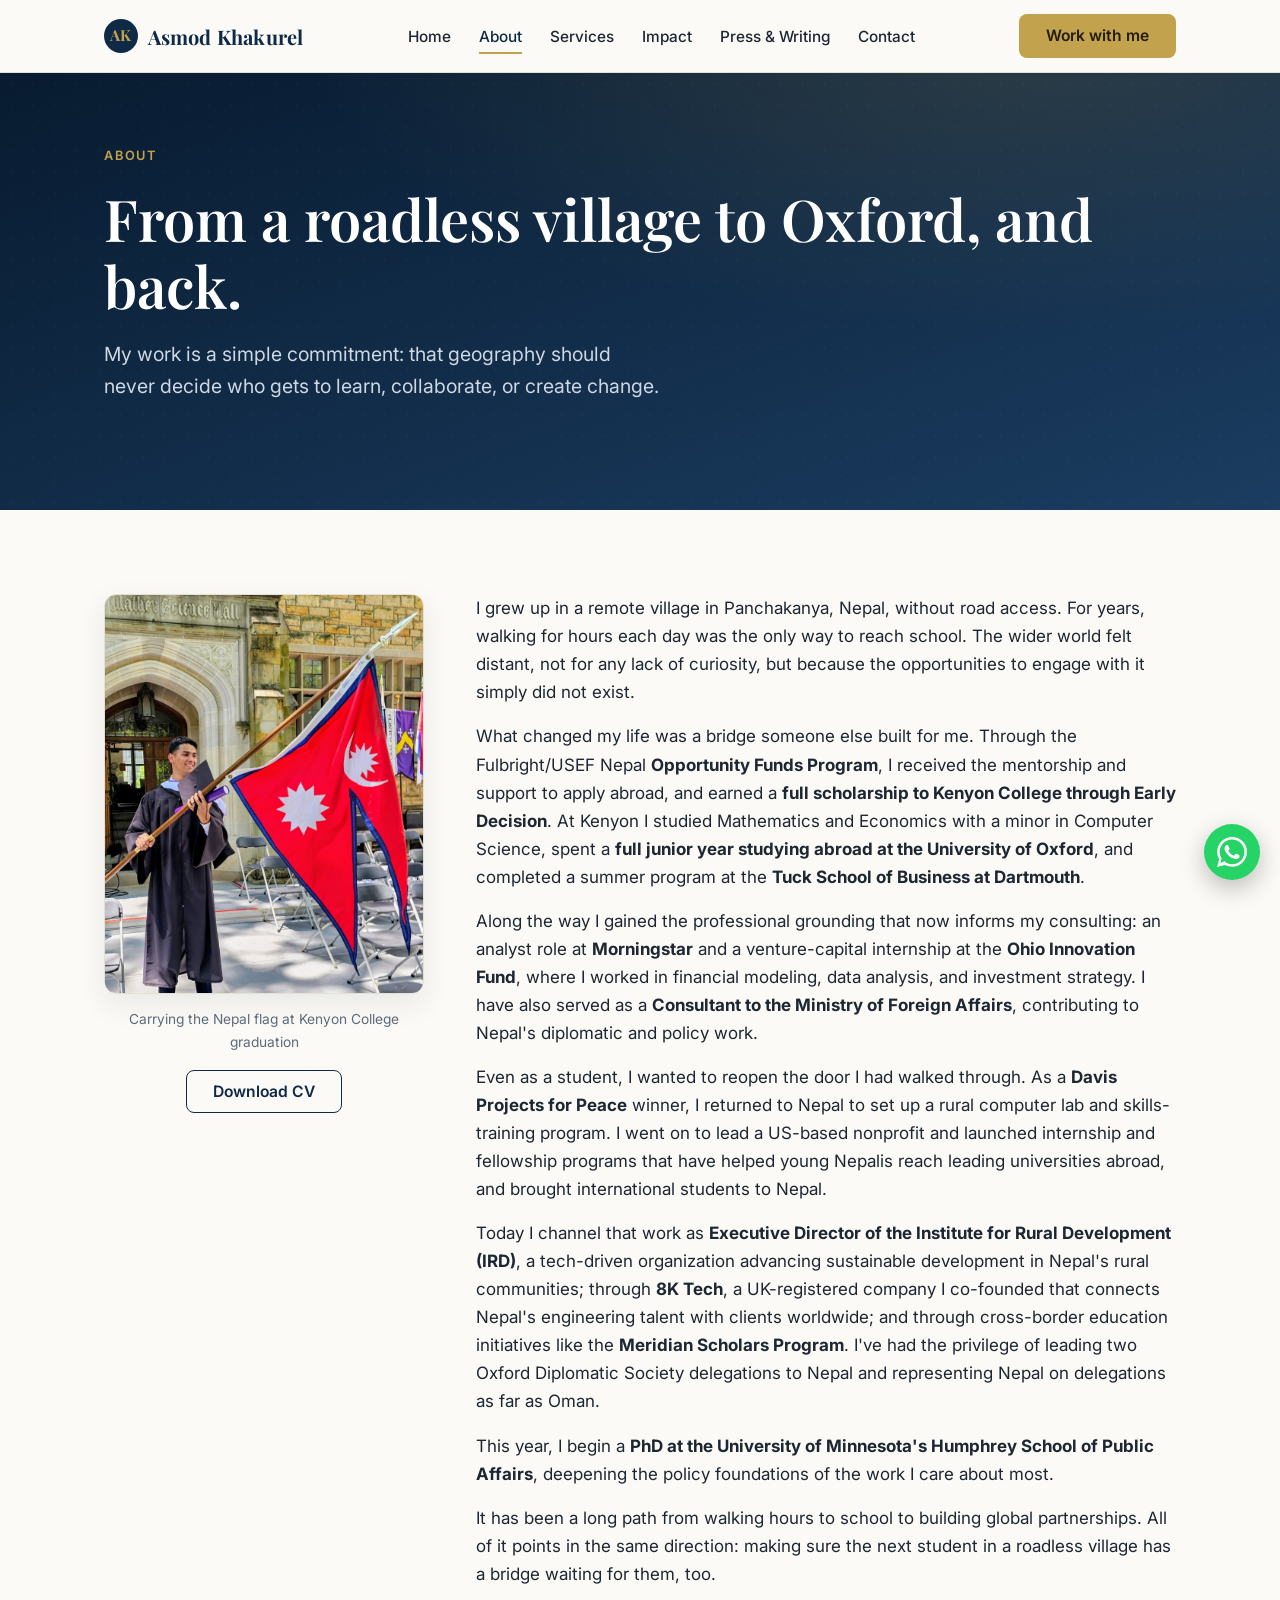
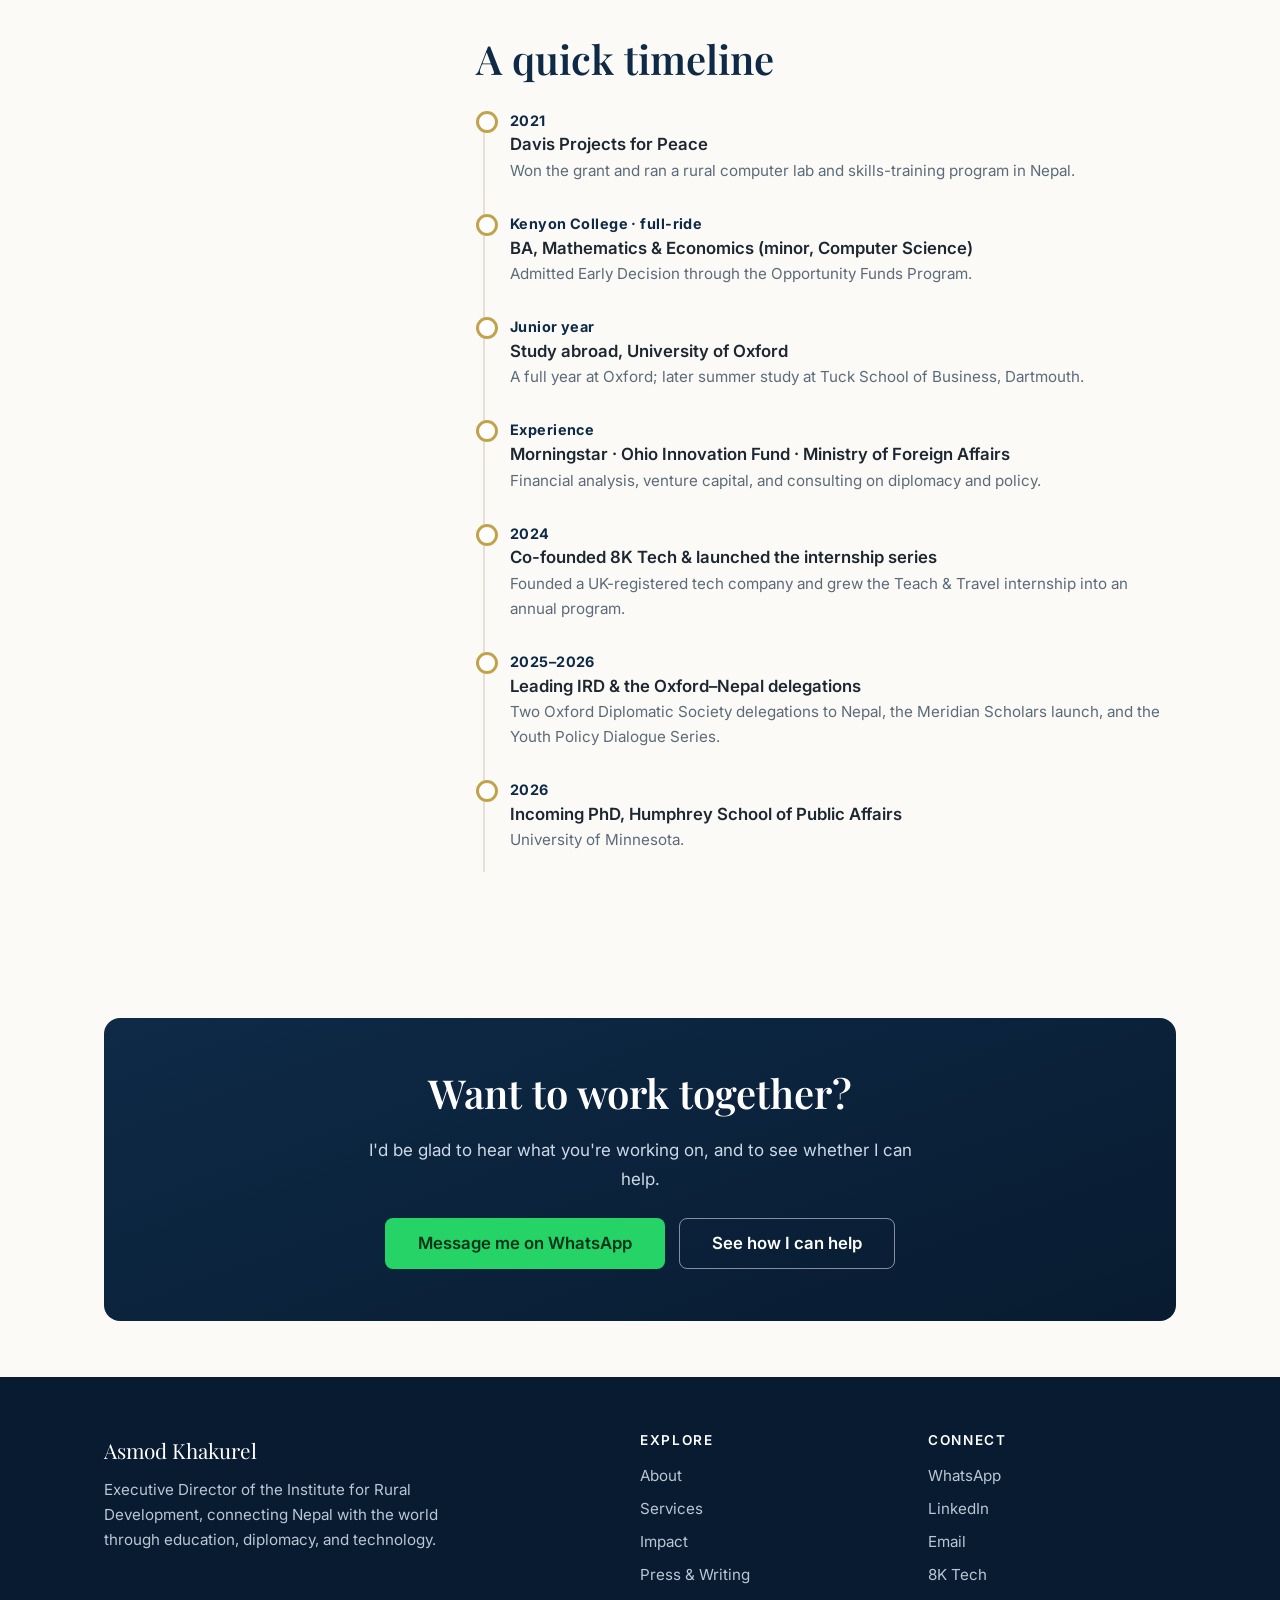
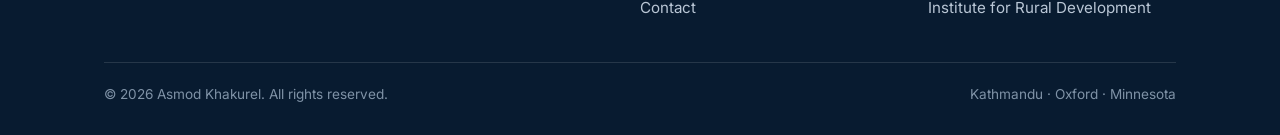
==== commit ec40423f: "Add photos, logos, videos; FutureFront/APT/USEF content; Executive Director title" ====
--- a/about.html
+++ b/about.html
@@ -44,10 +44,9 @@
     <div class="container">
       <div class="about-grid">
         <aside class="about-portrait">
-          <!-- TODO: swap for a preferred portrait when available -->
-          <img src="assets/img/profile-pic.png" alt="Asmod Khakurel"
+          <img src="assets/img/site/asmod-kenyon-flag.jpg" alt="Asmod Khakurel with the Nepal flag at his Kenyon College graduation"
                onerror="this.outerHTML='&lt;div class=\'ph\'&gt;AK&lt;/div&gt;';">
-          <p class="cap">Asmod Khakurel</p>
+          <p class="cap">Carrying the Nepal flag at Kenyon College graduation</p>
           <div class="btn-row" style="justify-content:center; margin-top:16px;">
             <a class="btn btn-outline-dark" href="assets/pdfs/Asmod_Resume.pdf" target="_blank" rel="noopener">Download CV</a>
           </div>
@@ -62,7 +61,7 @@
 
           <p>Even as a student, I wanted to reopen the door I had walked through. As a <strong>Davis Projects for Peace</strong> winner, I returned to Nepal to set up a rural computer lab and skills-training program. I went on to lead a US-based nonprofit and launched internship and fellowship programs that have helped young Nepalis reach leading universities abroad, and brought international students to Nepal.</p>
 
-          <p>Today I channel that work through the <strong>Institute for Rural Development (IRD)</strong>, a tech-driven organization I lead that advances sustainable development in Nepal's rural communities; through <strong>8K Tech</strong>, a UK-registered company I co-founded that connects Nepal's engineering talent with clients worldwide; and through cross-border education initiatives like the <strong>Meridian Scholars Program</strong>. I've had the privilege of leading two Oxford Diplomatic Society delegations to Nepal and representing Nepal on delegations as far as Oman.</p>
+          <p>Today I channel that work as <strong>Executive Director of the Institute for Rural Development (IRD)</strong>, a tech-driven organization advancing sustainable development in Nepal's rural communities; through <strong>8K Tech</strong>, a UK-registered company I co-founded that connects Nepal's engineering talent with clients worldwide; and through cross-border education initiatives like the <strong>Meridian Scholars Program</strong>. I've had the privilege of leading two Oxford Diplomatic Society delegations to Nepal and representing Nepal on delegations as far as Oman.</p>
 
           <p>This year, I begin a <strong>PhD at the University of Minnesota's Humphrey School of Public Affairs</strong>, deepening the policy foundations of the work I care about most.</p>
 
@@ -129,7 +128,7 @@
       <div class="footer-grid">
         <div>
           <div class="footer-brand">Asmod Khakurel</div>
-          <p class="about-blurb">Educator, founder, and bridge-builder connecting Nepal with the world, through education, diplomacy, and technology.</p>
+          <p class="about-blurb">Executive Director of the Institute for Rural Development, connecting Nepal with the world through education, diplomacy, and technology.</p>
         </div>
         <div>
           <h4>Explore</h4>
--- a/style.css
+++ b/style.css
@@ -254,6 +254,46 @@
 .wa-float:hover { transform: scale(1.08); }
 .wa-float svg { width: 30px; height: 30px; fill: #fff; }
 
+/* ---------- Image cards (impact) ---------- */
+.icards { display:grid; grid-template-columns: repeat(3,1fr); gap:24px; }
+.icard { background:var(--white); border:1px solid var(--line); border-radius:var(--radius); overflow:hidden; box-shadow:var(--shadow); display:flex; flex-direction:column; transition:transform .2s, box-shadow .2s; }
+.icard:hover { transform:translateY(-3px); box-shadow:var(--shadow-lg); }
+.icard__img { width:100%; aspect-ratio:16/10; object-fit:cover; background:var(--paper-2); display:block; }
+.icard__body { padding:22px; display:flex; flex-direction:column; flex:1; }
+.icard .when { color:var(--gold-600); font-weight:600; font-size:.78rem; text-transform:uppercase; letter-spacing:.08em; margin-bottom:.4rem; }
+.icard h3 { font-size:1.18rem; margin-bottom:.5rem; }
+.icard p { color:var(--muted); font-size:.95rem; margin:0 0 1rem; }
+.icard .more { margin-top:auto; font-weight:600; font-size:.9rem; color:var(--navy); }
+.icard .more:hover { color:var(--gold-600); }
+
+/* ---------- Partners / affiliations ---------- */
+.partners { display:flex; flex-wrap:wrap; align-items:center; justify-content:center; gap:36px 52px; }
+.partners img { height:52px; width:auto; opacity:.92; transition:opacity .2s, transform .2s; }
+.partners img:hover { opacity:1; transform:translateY(-2px); }
+.partners img.oxd { height:66px; border-radius:8px; }
+
+/* ---------- Video embed ---------- */
+.video-embed { position:relative; width:100%; aspect-ratio:16/9; border-radius:10px; overflow:hidden; margin:6px 0; border:1px solid var(--line); background:#000; }
+.video-embed iframe { position:absolute; inset:0; width:100%; height:100%; border:0; }
+
+/* ---------- Service media ---------- */
+.svc-media { width:100%; border-radius:10px; border:1px solid var(--line); box-shadow:var(--shadow); object-fit:cover; }
+.svc-media-grid { display:grid; grid-template-columns:1fr 1fr; gap:12px; }
+.svc-media-grid img { width:100%; aspect-ratio:4/3; object-fit:cover; border-radius:8px; border:1px solid var(--line); }
+.venture-logo { height:40px; width:auto; margin-bottom:16px; }
+
+/* ---------- Photo gallery ---------- */
+.gallery { display:grid; grid-template-columns:repeat(4,1fr); gap:14px; }
+.gallery figure { margin:0; }
+.gallery img { width:100%; aspect-ratio:4/3; object-fit:cover; border-radius:8px; border:1px solid var(--line); box-shadow:var(--shadow); transition:transform .2s; }
+.gallery img:hover { transform:scale(1.02); }
+.gallery figcaption { font-size:.8rem; color:var(--muted); margin-top:7px; line-height:1.4; }
+
+@media (max-width:960px){ .icards{ grid-template-columns:repeat(2,1fr);} .gallery{ grid-template-columns:repeat(3,1fr);} }
+@media (max-width:560px){ .gallery{ grid-template-columns:repeat(2,1fr);} }
+@media (max-width:960px){ .icards{ grid-template-columns:repeat(2,1fr);} }
+@media (max-width:760px){ .icards{ grid-template-columns:1fr;} .partners img{ height:40px;} .partners img.oxd{ height:52px;} }
+
 /* ---------- Responsive ---------- */
 @media (max-width: 960px) {
   .hero__grid { grid-template-columns: 1fr; }
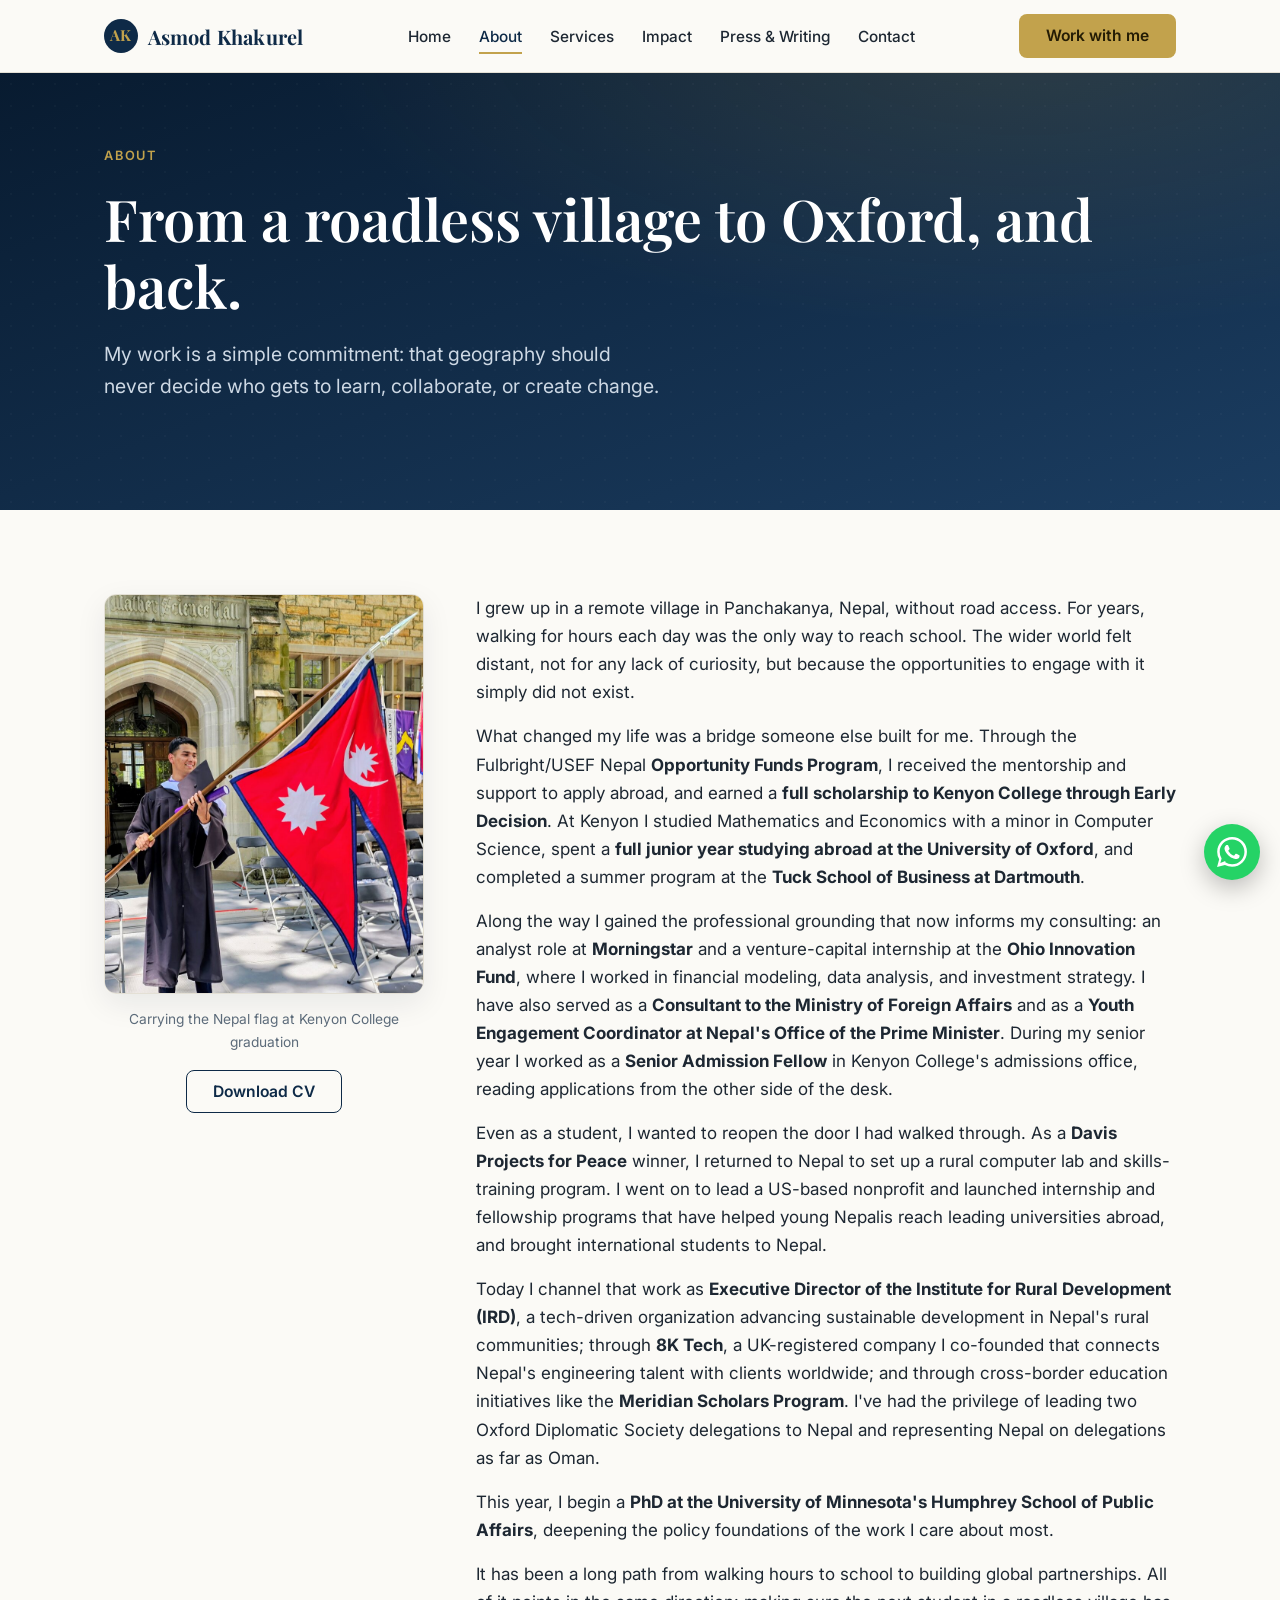
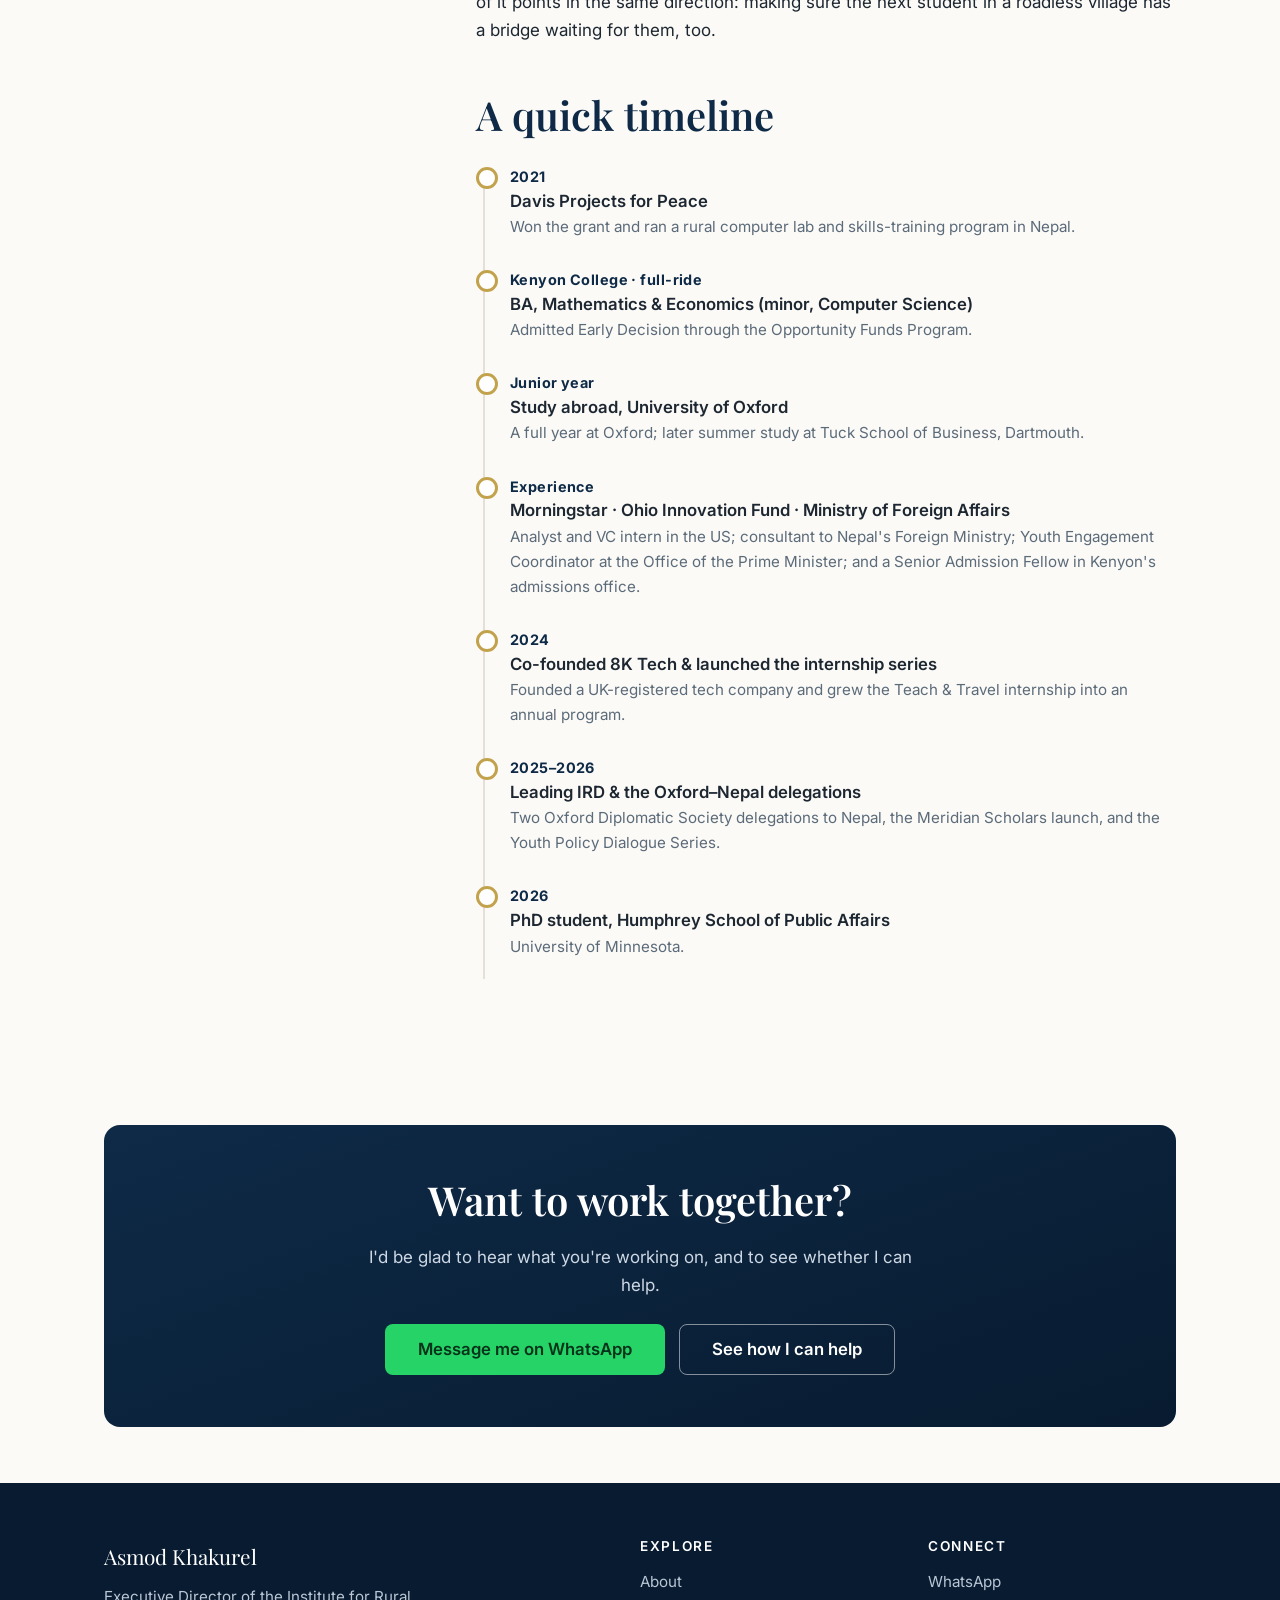
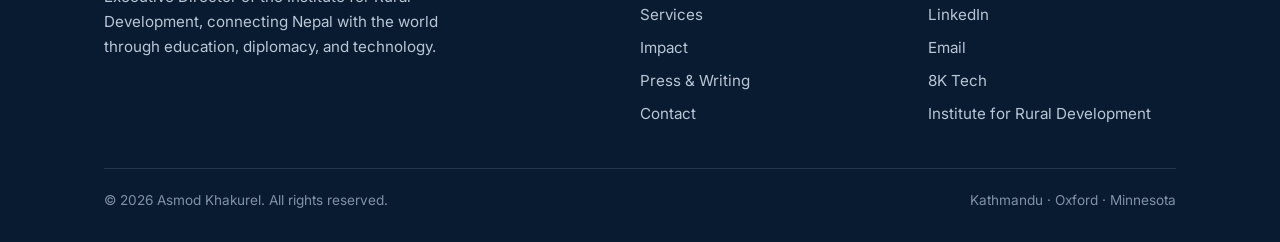
==== commit b314d4de: "Lead Services with 8K Tech; add Kenyon Admissions & PMO roles; emphasize PhD; fix eKantipur label" ====
--- a/about.html
+++ b/about.html
@@ -57,7 +57,7 @@
 
           <p>What changed my life was a bridge someone else built for me. Through the Fulbright/USEF Nepal <strong>Opportunity Funds Program</strong>, I received the mentorship and support to apply abroad, and earned a <strong>full scholarship to Kenyon College through Early Decision</strong>. At Kenyon I studied Mathematics and Economics with a minor in Computer Science, spent a <strong>full junior year studying abroad at the University of Oxford</strong>, and completed a summer program at the <strong>Tuck School of Business at Dartmouth</strong>.</p>
 
-          <p>Along the way I gained the professional grounding that now informs my consulting: an analyst role at <strong>Morningstar</strong> and a venture-capital internship at the <strong>Ohio Innovation Fund</strong>, where I worked in financial modeling, data analysis, and investment strategy. I have also served as a <strong>Consultant to the Ministry of Foreign Affairs</strong>, contributing to Nepal's diplomatic and policy work.</p>
+          <p>Along the way I gained the professional grounding that now informs my consulting: an analyst role at <strong>Morningstar</strong> and a venture-capital internship at the <strong>Ohio Innovation Fund</strong>, where I worked in financial modeling, data analysis, and investment strategy. I have also served as a <strong>Consultant to the Ministry of Foreign Affairs</strong> and as a <strong>Youth Engagement Coordinator at Nepal's Office of the Prime Minister</strong>. During my senior year I worked as a <strong>Senior Admission Fellow</strong> in Kenyon College's admissions office, reading applications from the other side of the desk.</p>
 
           <p>Even as a student, I wanted to reopen the door I had walked through. As a <strong>Davis Projects for Peace</strong> winner, I returned to Nepal to set up a rural computer lab and skills-training program. I went on to lead a US-based nonprofit and launched internship and fellowship programs that have helped young Nepalis reach leading universities abroad, and brought international students to Nepal.</p>
 
@@ -87,7 +87,7 @@
             <li>
               <span class="yr">Experience</span>
               <h4>Morningstar · Ohio Innovation Fund · Ministry of Foreign Affairs</h4>
-              <p>Financial analysis, venture capital, and consulting on diplomacy and policy.</p>
+              <p>Analyst and VC intern in the US; consultant to Nepal's Foreign Ministry; Youth Engagement Coordinator at the Office of the Prime Minister; and a Senior Admission Fellow in Kenyon's admissions office.</p>
             </li>
             <li>
               <span class="yr">2024</span>
@@ -101,7 +101,7 @@
             </li>
             <li>
               <span class="yr">2026</span>
-              <h4>Incoming PhD, Humphrey School of Public Affairs</h4>
+              <h4>PhD student, Humphrey School of Public Affairs</h4>
               <p>University of Minnesota.</p>
             </li>
           </ul>
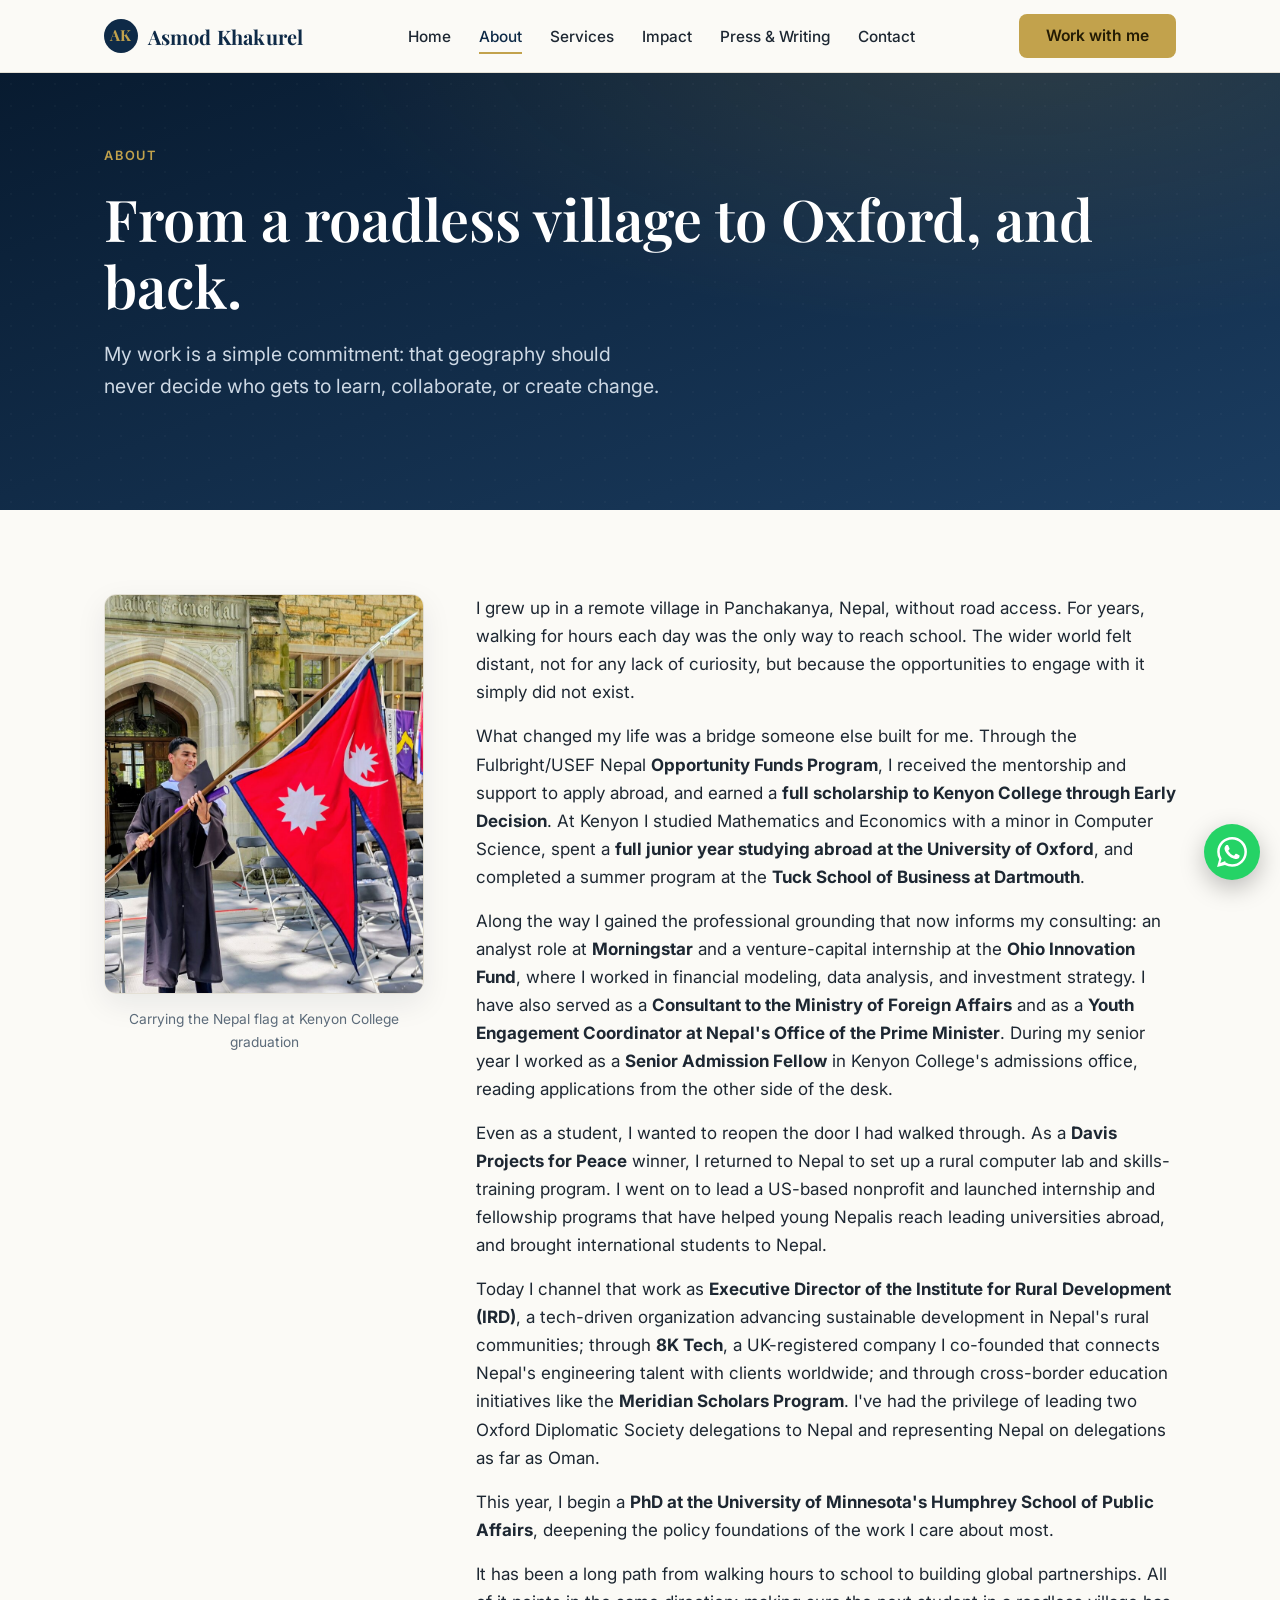
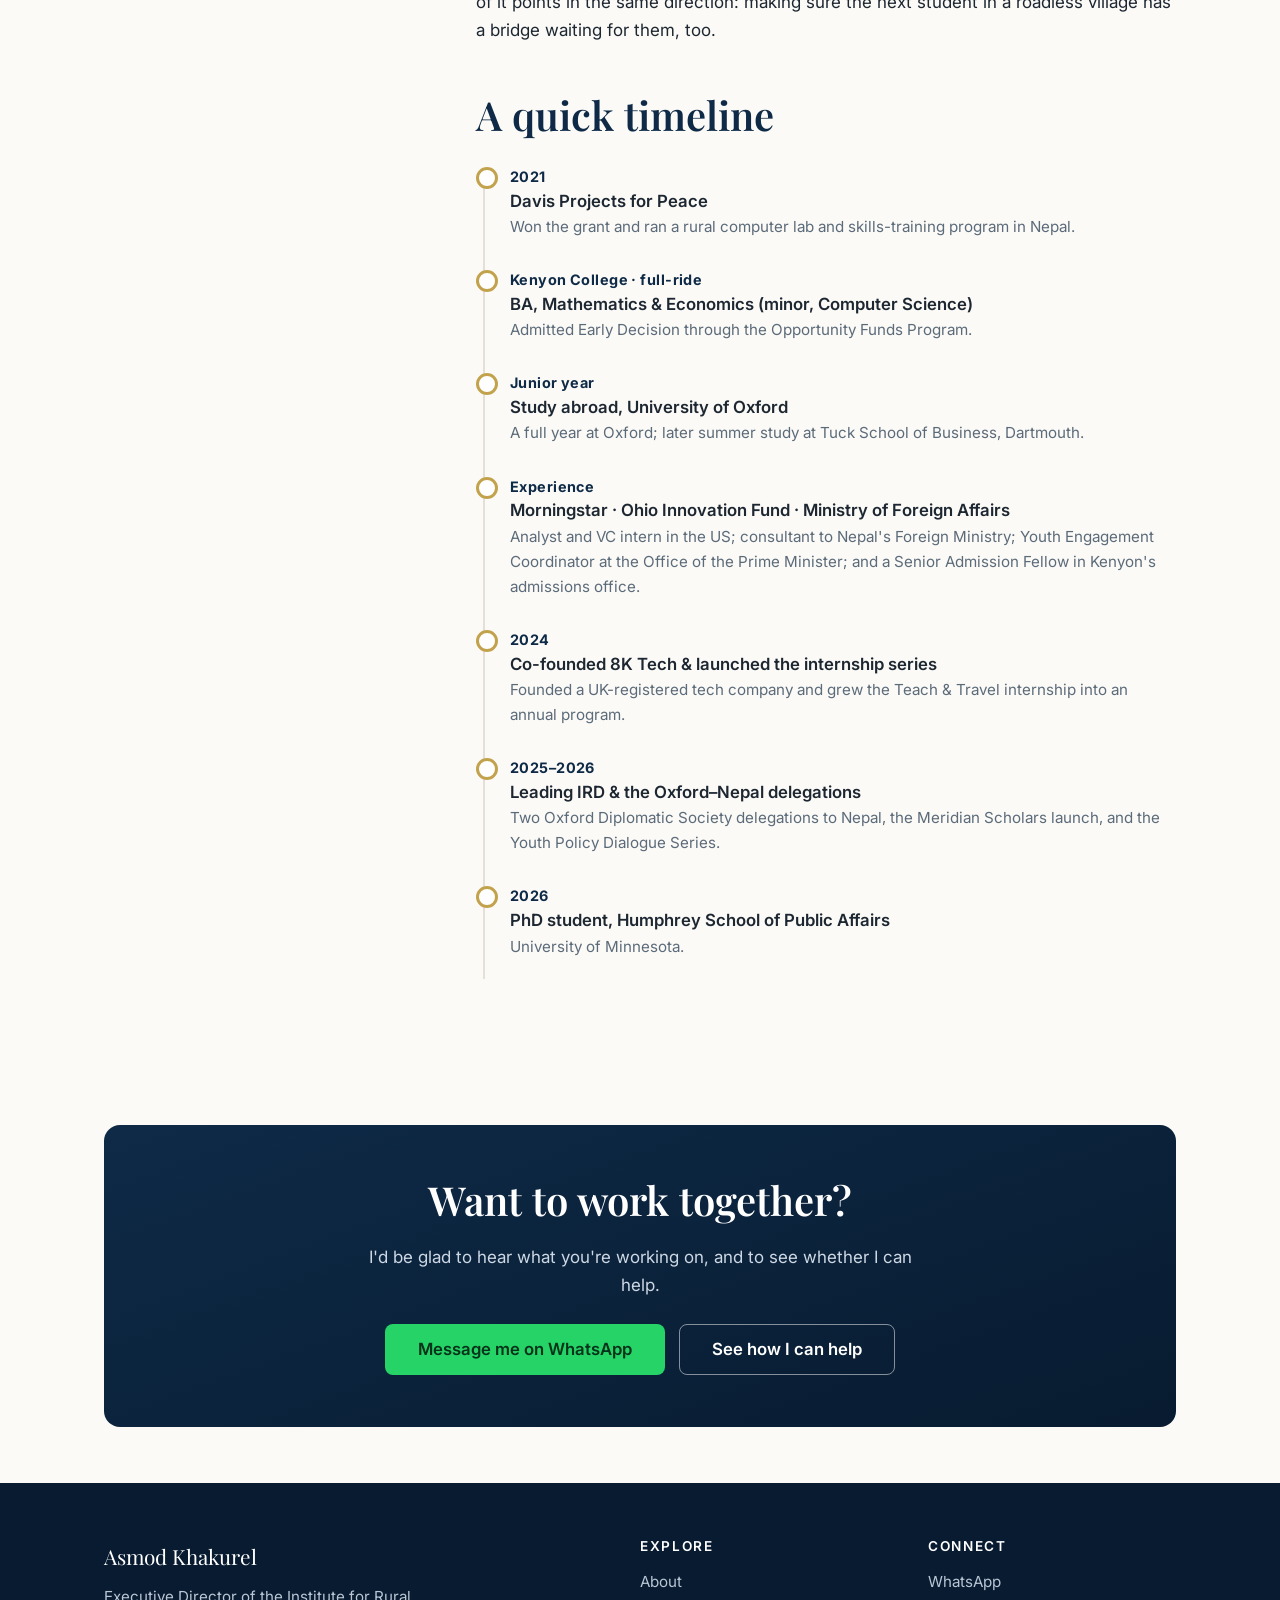
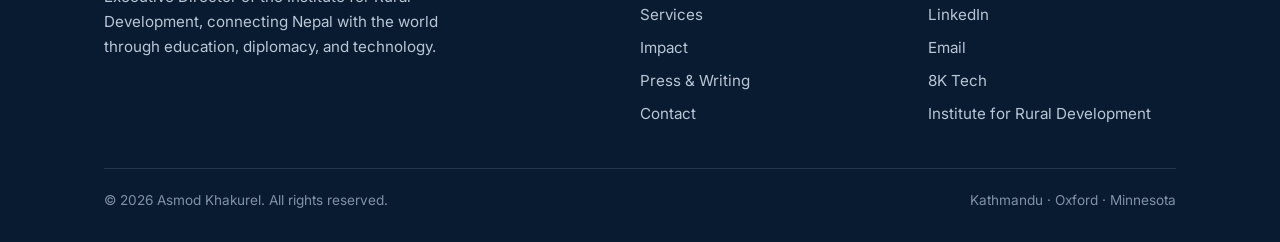
==== commit 154d98fc: "Remove CV download from About" ====
--- a/about.html
+++ b/about.html
@@ -47,9 +47,6 @@
           <img src="assets/img/site/asmod-kenyon-flag.jpg" alt="Asmod Khakurel with the Nepal flag at his Kenyon College graduation"
                onerror="this.outerHTML='&lt;div class=\'ph\'&gt;AK&lt;/div&gt;';">
           <p class="cap">Carrying the Nepal flag at Kenyon College graduation</p>
-          <div class="btn-row" style="justify-content:center; margin-top:16px;">
-            <a class="btn btn-outline-dark" href="assets/pdfs/Asmod_Resume.pdf" target="_blank" rel="noopener">Download CV</a>
-          </div>
         </aside>
 
         <div>
--- a/style.css
+++ b/style.css
@@ -279,7 +279,7 @@
 /* ---------- Service media ---------- */
 .svc-media { width:100%; border-radius:10px; border:1px solid var(--line); box-shadow:var(--shadow); object-fit:cover; }
 .svc-media-grid { display:grid; grid-template-columns:1fr 1fr; gap:12px; }
-.svc-media-grid img { width:100%; aspect-ratio:4/3; object-fit:cover; border-radius:8px; border:1px solid var(--line); }
+.svc-media-grid img { width:100%; aspect-ratio:1/1; object-fit:cover; border-radius:8px; border:1px solid var(--line); }
 .venture-logo { height:40px; width:auto; margin-bottom:16px; }
 
 /* ---------- Photo gallery ---------- */
@@ -288,6 +288,8 @@
 .gallery img { width:100%; aspect-ratio:4/3; object-fit:cover; border-radius:8px; border:1px solid var(--line); box-shadow:var(--shadow); transition:transform .2s; }
 .gallery img:hover { transform:scale(1.02); }
 .gallery figcaption { font-size:.8rem; color:var(--muted); margin-top:7px; line-height:1.4; }
+.gallery--sq { grid-template-columns:repeat(3,1fr); }
+.gallery--sq img { aspect-ratio:1/1; }
 
 @media (max-width:960px){ .icards{ grid-template-columns:repeat(2,1fr);} .gallery{ grid-template-columns:repeat(3,1fr);} }
 @media (max-width:560px){ .gallery{ grid-template-columns:repeat(2,1fr);} }
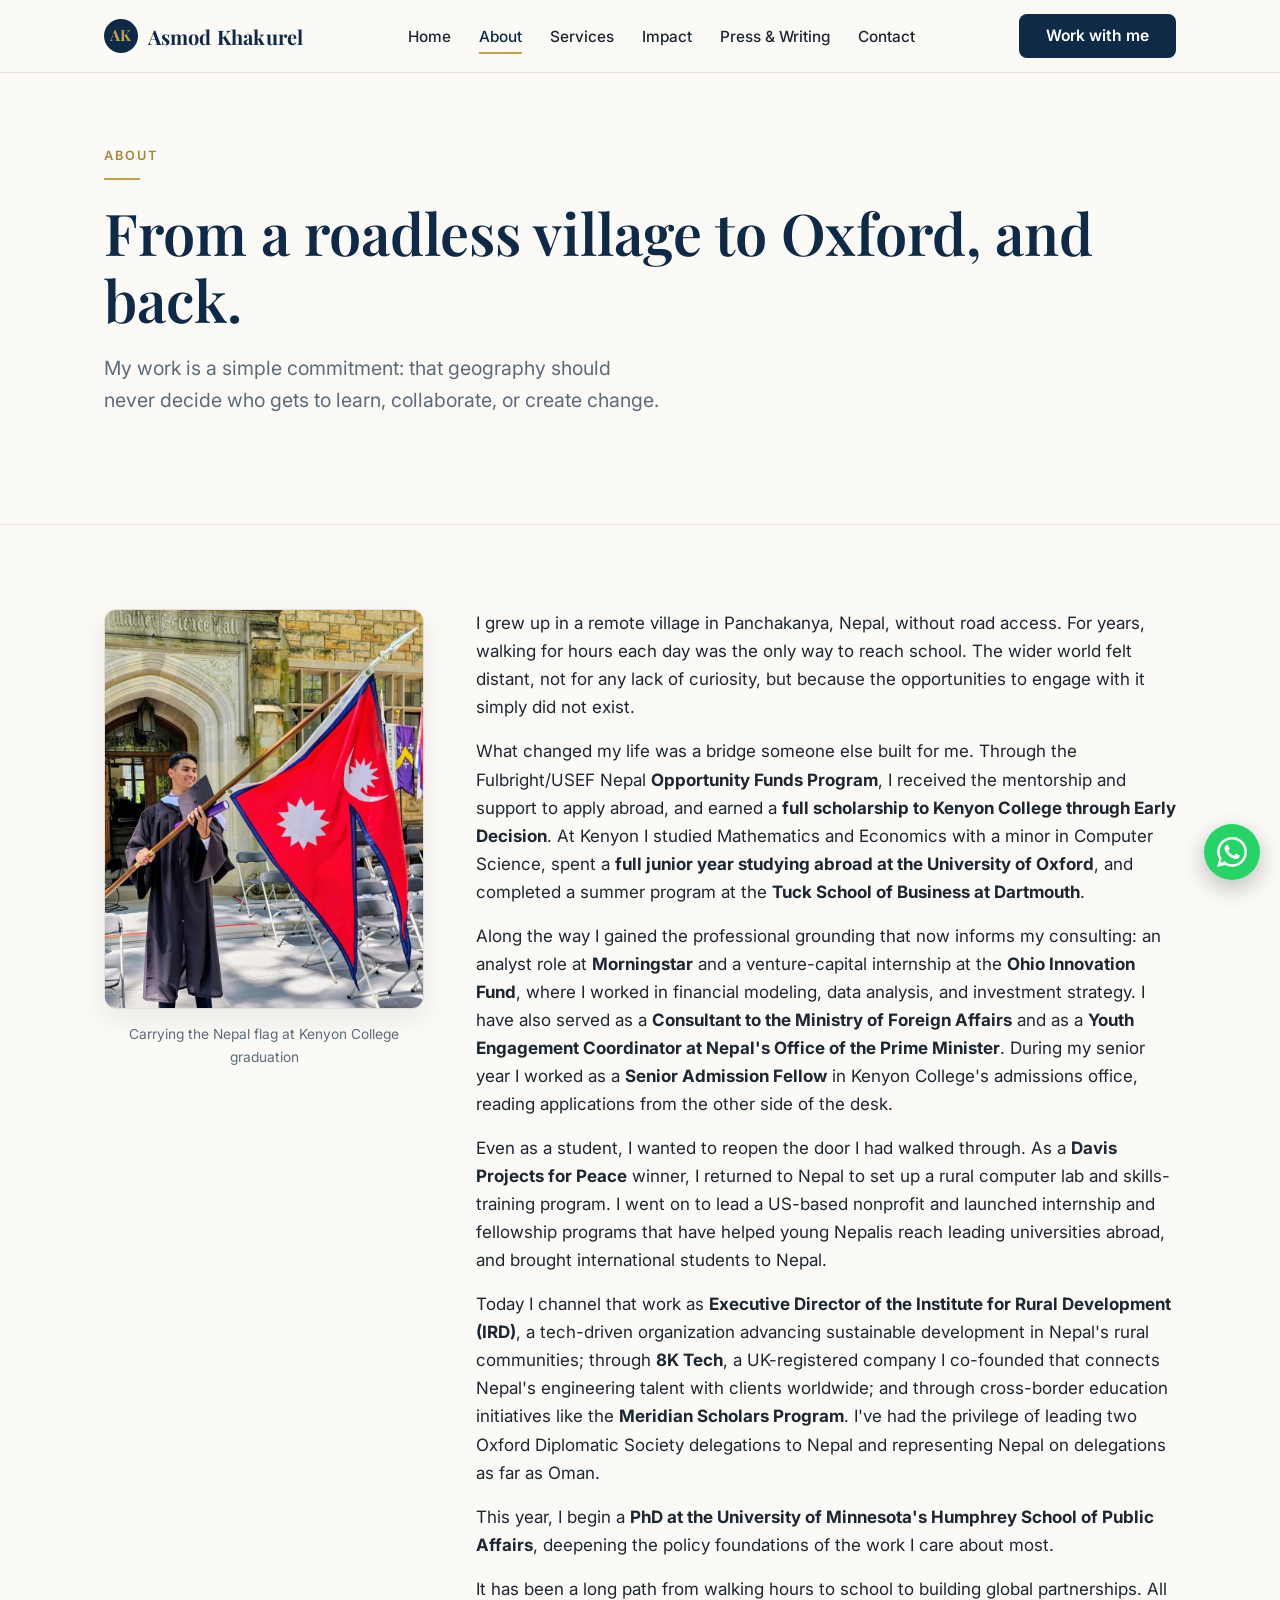
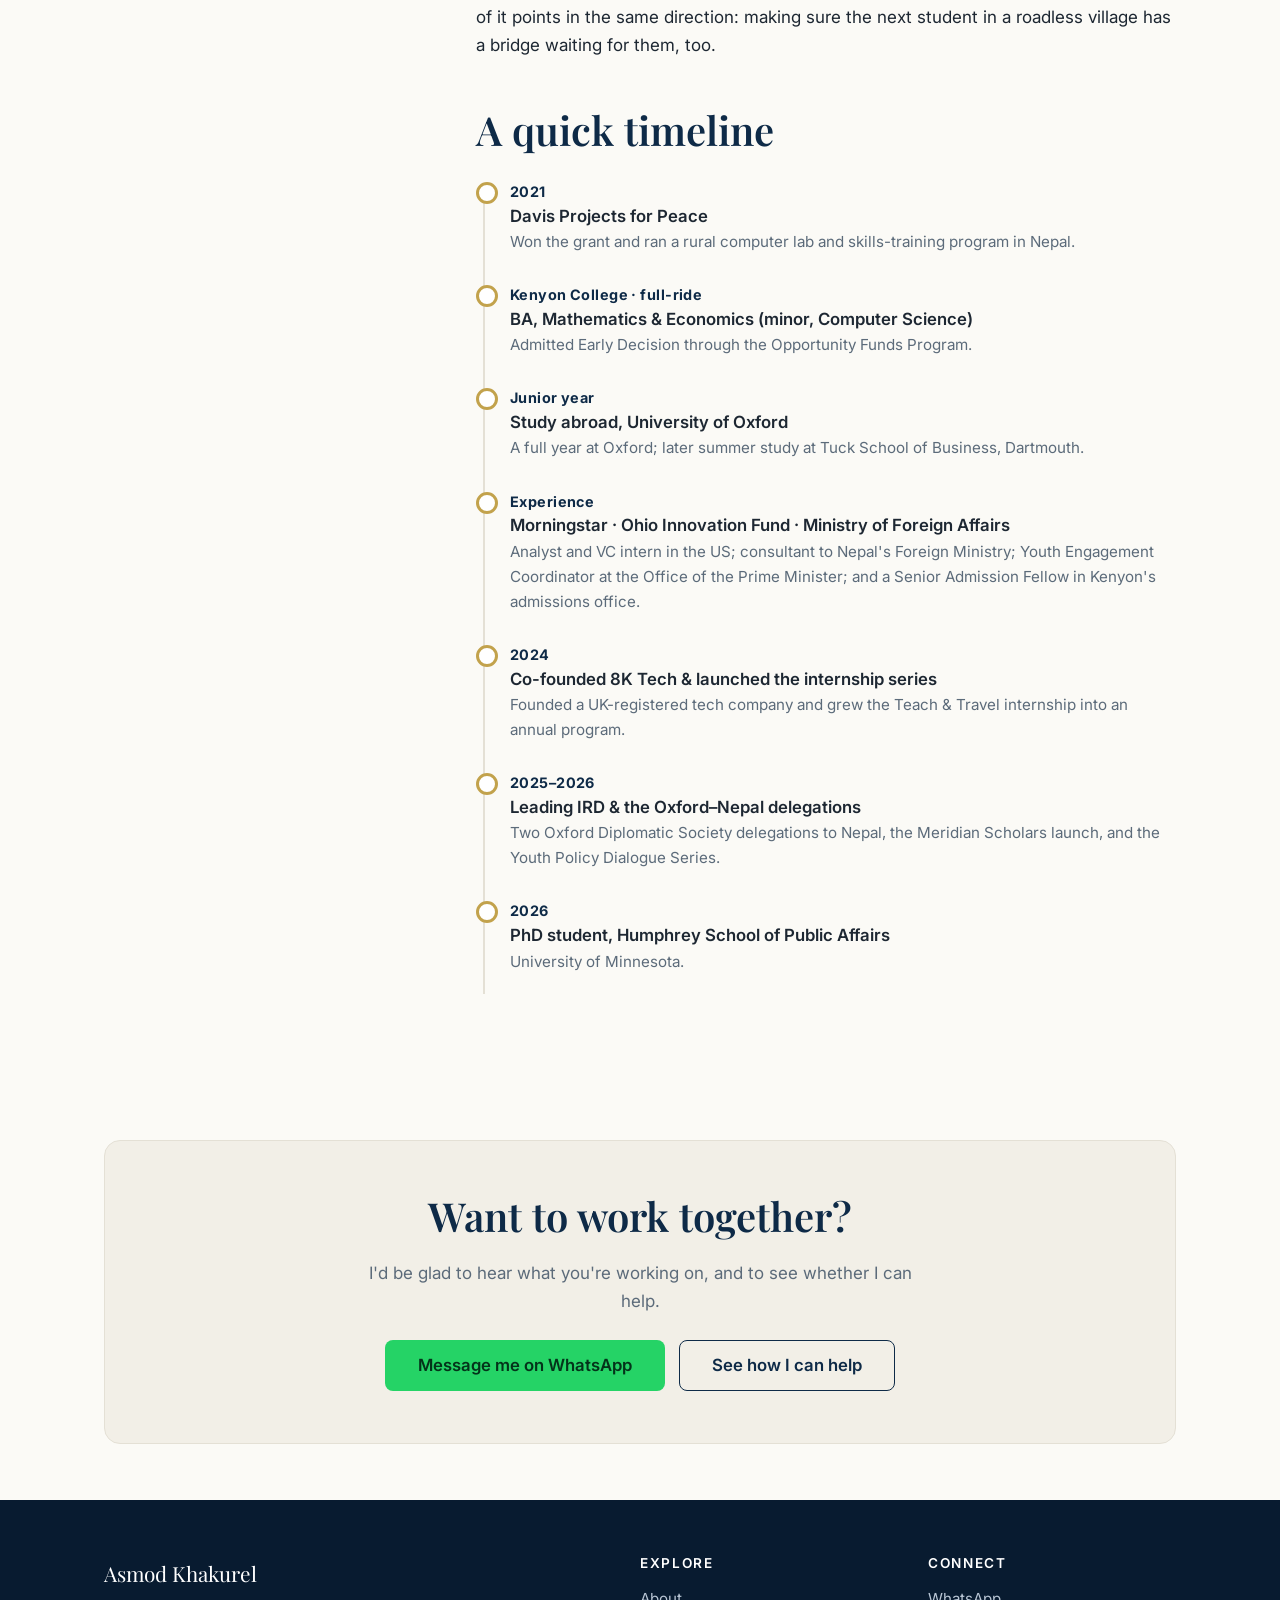
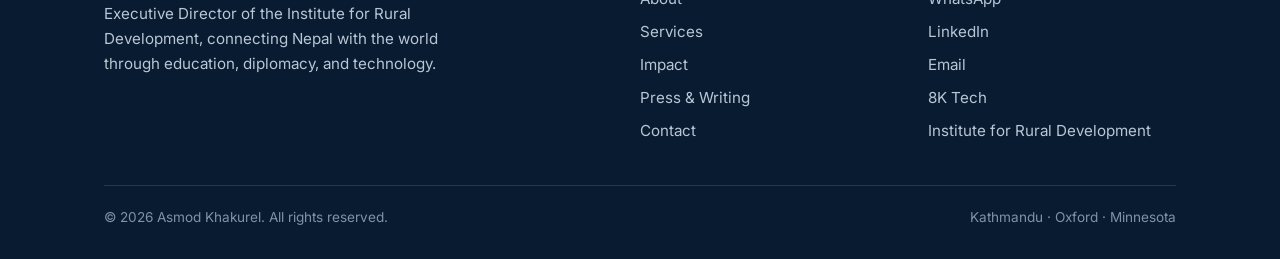
==== commit fcf046ec: "New minimal favicon (charcoal + cream A): ico, 16/32px, apple-touch across all pages" ====
--- a/about.html
+++ b/about.html
@@ -5,7 +5,10 @@
   <meta name="viewport" content="width=device-width, initial-scale=1.0">
   <title>About | Asmod Khakurel</title>
   <meta name="description" content="From a roadless village in Panchakanya to Oxford and back: the journey of Asmod Khakurel, educator, founder, and bridge-builder between Nepal and the world.">
-  <link rel="icon" href="assets/img/Asmod%20Favicon.png">
+  <link rel="icon" type="image/png" sizes="32x32" href="assets/img/favicon-32.png">
+  <link rel="icon" type="image/png" sizes="16x16" href="assets/img/favicon-16.png">
+  <link rel="icon" href="favicon.ico" sizes="any">
+  <link rel="apple-touch-icon" href="assets/img/apple-touch-icon.png">
   <link rel="preconnect" href="https://fonts.googleapis.com">
   <link rel="preconnect" href="https://fonts.gstatic.com" crossorigin>
   <link href="https://fonts.googleapis.com/css2?family=Playfair+Display:wght@500;600;700&family=Inter:wght@400;500;600;700&display=swap" rel="stylesheet">
--- a/style.css
+++ b/style.css
@@ -79,10 +79,10 @@
   cursor: pointer; transition: all .2s ease; line-height: 1;
 }
 .btn svg { width: 18px; height: 18px; }
-.btn-primary { background: var(--gold); color: #241c05; }
-.btn-primary:hover { background: var(--gold-600); color: #fff; transform: translateY(-1px); }
-.btn-outline { border-color: rgba(255,255,255,.5); color: #fff; }
-.btn-outline:hover { background: rgba(255,255,255,.1); color: #fff; border-color:#fff; }
+.btn-primary { background: var(--navy); color: #fff; }
+.btn-primary:hover { background: var(--navy-900); color: #fff; transform: translateY(-1px); }
+.btn-outline { border-color: var(--navy); color: var(--navy); }
+.btn-outline:hover { background: var(--navy); color: #fff; border-color: var(--navy); }
 .btn-outline-dark { border-color: var(--navy); color: var(--navy); }
 .btn-outline-dark:hover { background: var(--navy); color: #fff; }
 .btn-whatsapp { background: var(--whatsapp); color: #04331a; }
@@ -117,37 +117,31 @@
 
 /* ---------- Hero ---------- */
 .hero {
-  background:
-    radial-gradient(1200px 500px at 80% -10%, rgba(194,162,76,.16), transparent 60%),
-    linear-gradient(160deg, var(--navy-900), var(--navy-700));
-  color: #eaf0f7;
-  padding: 96px 0 104px;
+  background: var(--paper);
+  color: var(--ink);
+  padding: 92px 0 84px;
   position: relative;
-  overflow: hidden;
-}
-.hero::after {
-  content:""; position:absolute; inset:0;
-  background-image: radial-gradient(rgba(255,255,255,.05) 1px, transparent 1px);
-  background-size: 22px 22px; opacity:.5; pointer-events:none;
+  border-bottom: 1px solid var(--line);
 }
 .hero .container { position: relative; z-index: 1; }
 .hero__grid { display: grid; grid-template-columns: 1.25fr .75fr; gap: 56px; align-items: center; }
-.hero h1 { color: #fff; margin-bottom: .35em; }
-.hero__tag { color: var(--gold); font-family: var(--sans); font-weight: 600; letter-spacing:.14em; text-transform: uppercase; font-size:.8rem; margin-bottom: 1.2rem; }
-.hero__lead { font-size: 1.22rem; color: #cdd8e4; max-width: 560px; margin-bottom: 2rem; }
+.hero h1 { color: var(--navy); margin-bottom: .35em; }
+.hero__tag { color: var(--gold-600); font-family: var(--sans); font-weight: 600; letter-spacing:.16em; text-transform: uppercase; font-size:.8rem; margin-bottom: 1.2rem; }
+.hero__tag::after { content:""; display:block; width:36px; height:2px; background: var(--gold); margin-top:12px; }
+.hero__lead { font-size: 1.22rem; color: var(--muted); max-width: 560px; margin-bottom: 2rem; }
 .hero__cta { display:flex; flex-wrap:wrap; gap:14px; margin-bottom: 1.6rem; }
-.hero__meta { font-size:.92rem; color:#9fb1c4; }
+.hero__meta { font-size:.92rem; color: var(--muted); }
 .hero__portrait {
   width: 100%; aspect-ratio: 4/5; border-radius: 14px; object-fit: cover;
-  border: 1px solid rgba(255,255,255,.15); box-shadow: var(--shadow-lg);
+  border: 1px solid var(--line); box-shadow: var(--shadow-lg);
   background: linear-gradient(160deg, var(--navy-700), var(--navy-900));
 }
 .hero__portrait-ph { display:grid; place-items:center; color: rgba(255,255,255,.35); font-family: var(--serif); font-size: 4rem; }
 
 /* stat / trust bar */
-.trust { border-top: 1px solid rgba(255,255,255,.12); margin-top: 40px; padding-top: 28px; display:flex; flex-wrap:wrap; gap: 34px; }
-.trust span { color:#b9c6d5; font-size:.9rem; }
-.trust b { color: var(--gold); }
+.trust { border-top: 1px solid var(--line); margin-top: 40px; padding-top: 28px; display:flex; flex-wrap:wrap; gap: 34px; }
+.trust span { color: var(--muted); font-size:.9rem; }
+.trust b { color: var(--gold-600); }
 
 /* ---------- Cards ---------- */
 .grid { display: grid; gap: 24px; }
@@ -230,9 +224,9 @@
 .note { background: var(--paper-2); border-left: 3px solid var(--gold); padding: 14px 18px; border-radius: 6px; font-size:.95rem; color: var(--muted); }
 
 /* ---------- CTA band ---------- */
-.cta-band { background: linear-gradient(160deg, var(--navy-800), var(--navy-900)); color:#fff; border-radius: 16px; padding: 52px; text-align:center; }
-.cta-band h2 { color:#fff; }
-.cta-band p { color:#cdd8e4; max-width: 560px; margin: 0 auto 1.6rem; }
+.cta-band { background: var(--paper-2); color: var(--ink); border: 1px solid var(--line); border-radius: 16px; padding: 52px; text-align:center; }
+.cta-band h2 { color: var(--navy); }
+.cta-band p { color: var(--muted); max-width: 560px; margin: 0 auto 1.6rem; }
 
 /* ---------- Footer ---------- */
 .site-footer { background: var(--navy-900); color: #b9c6d5; padding: 56px 0 30px; }
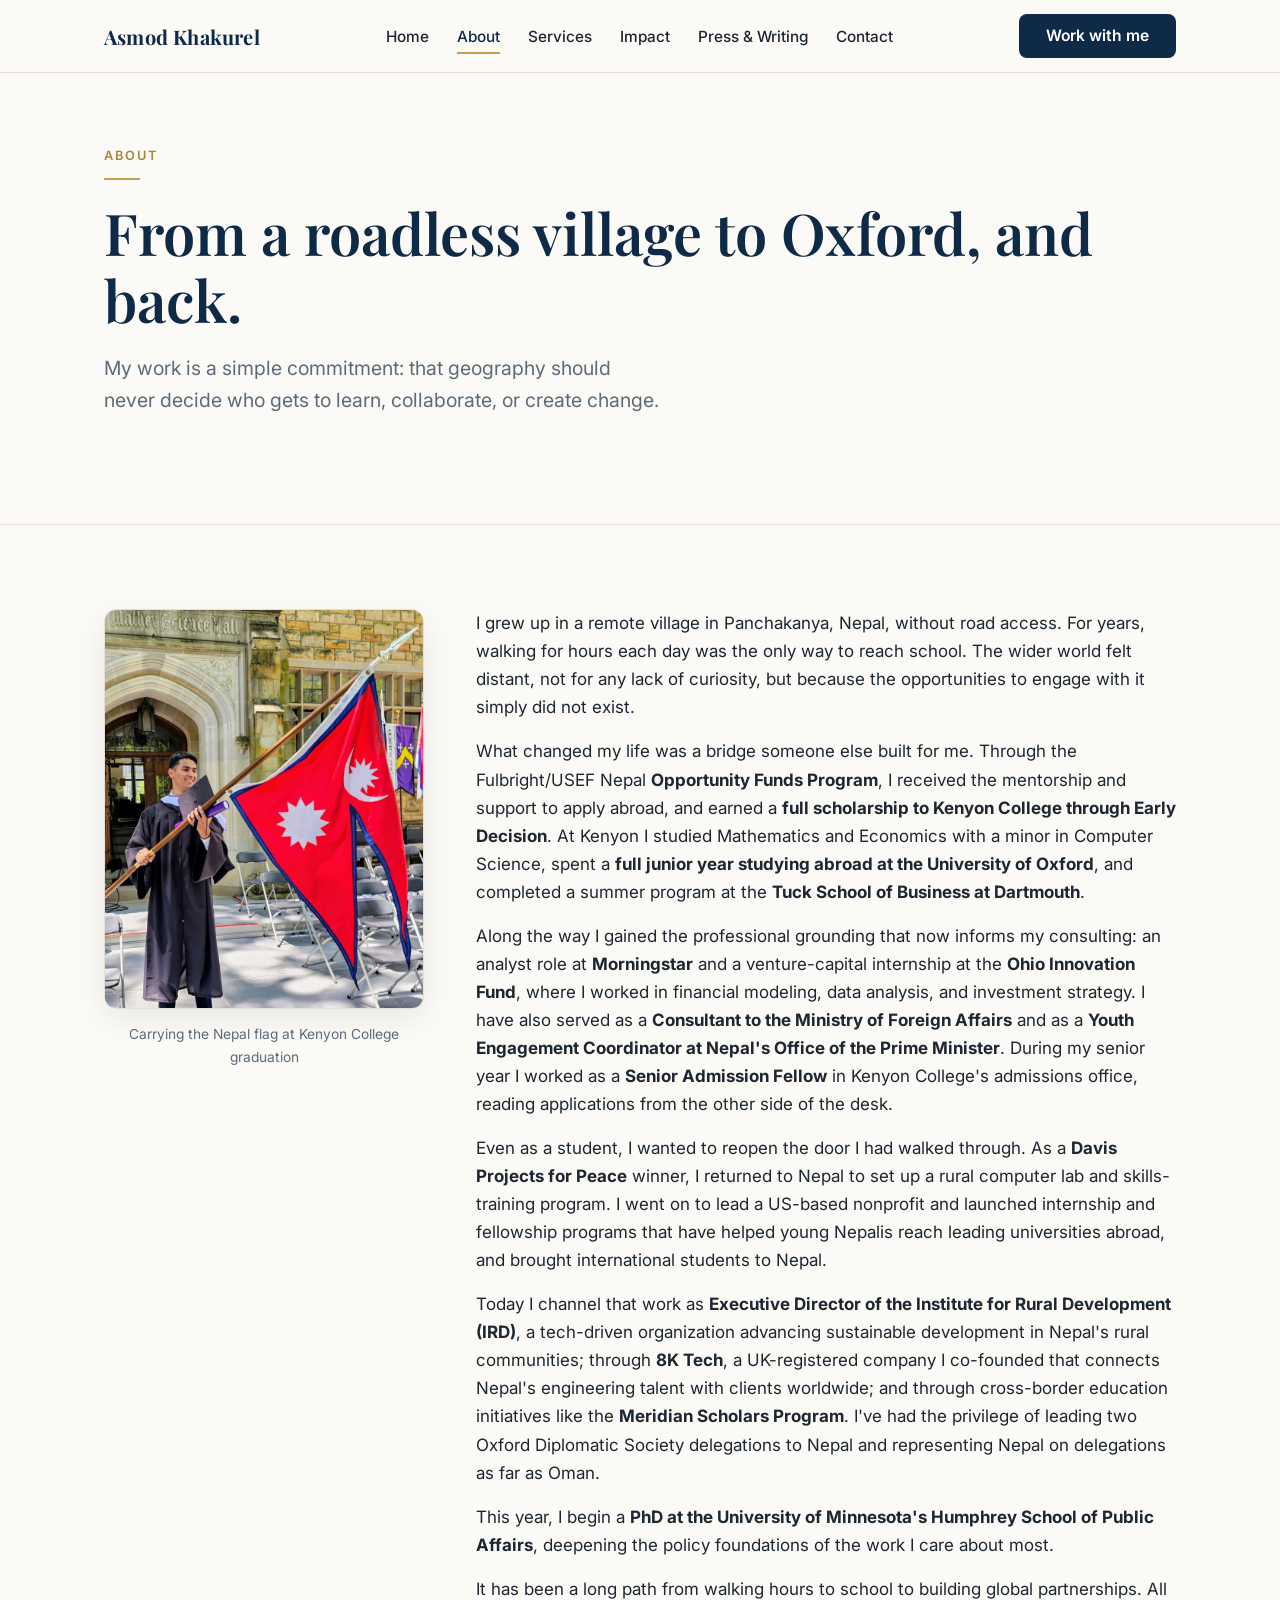
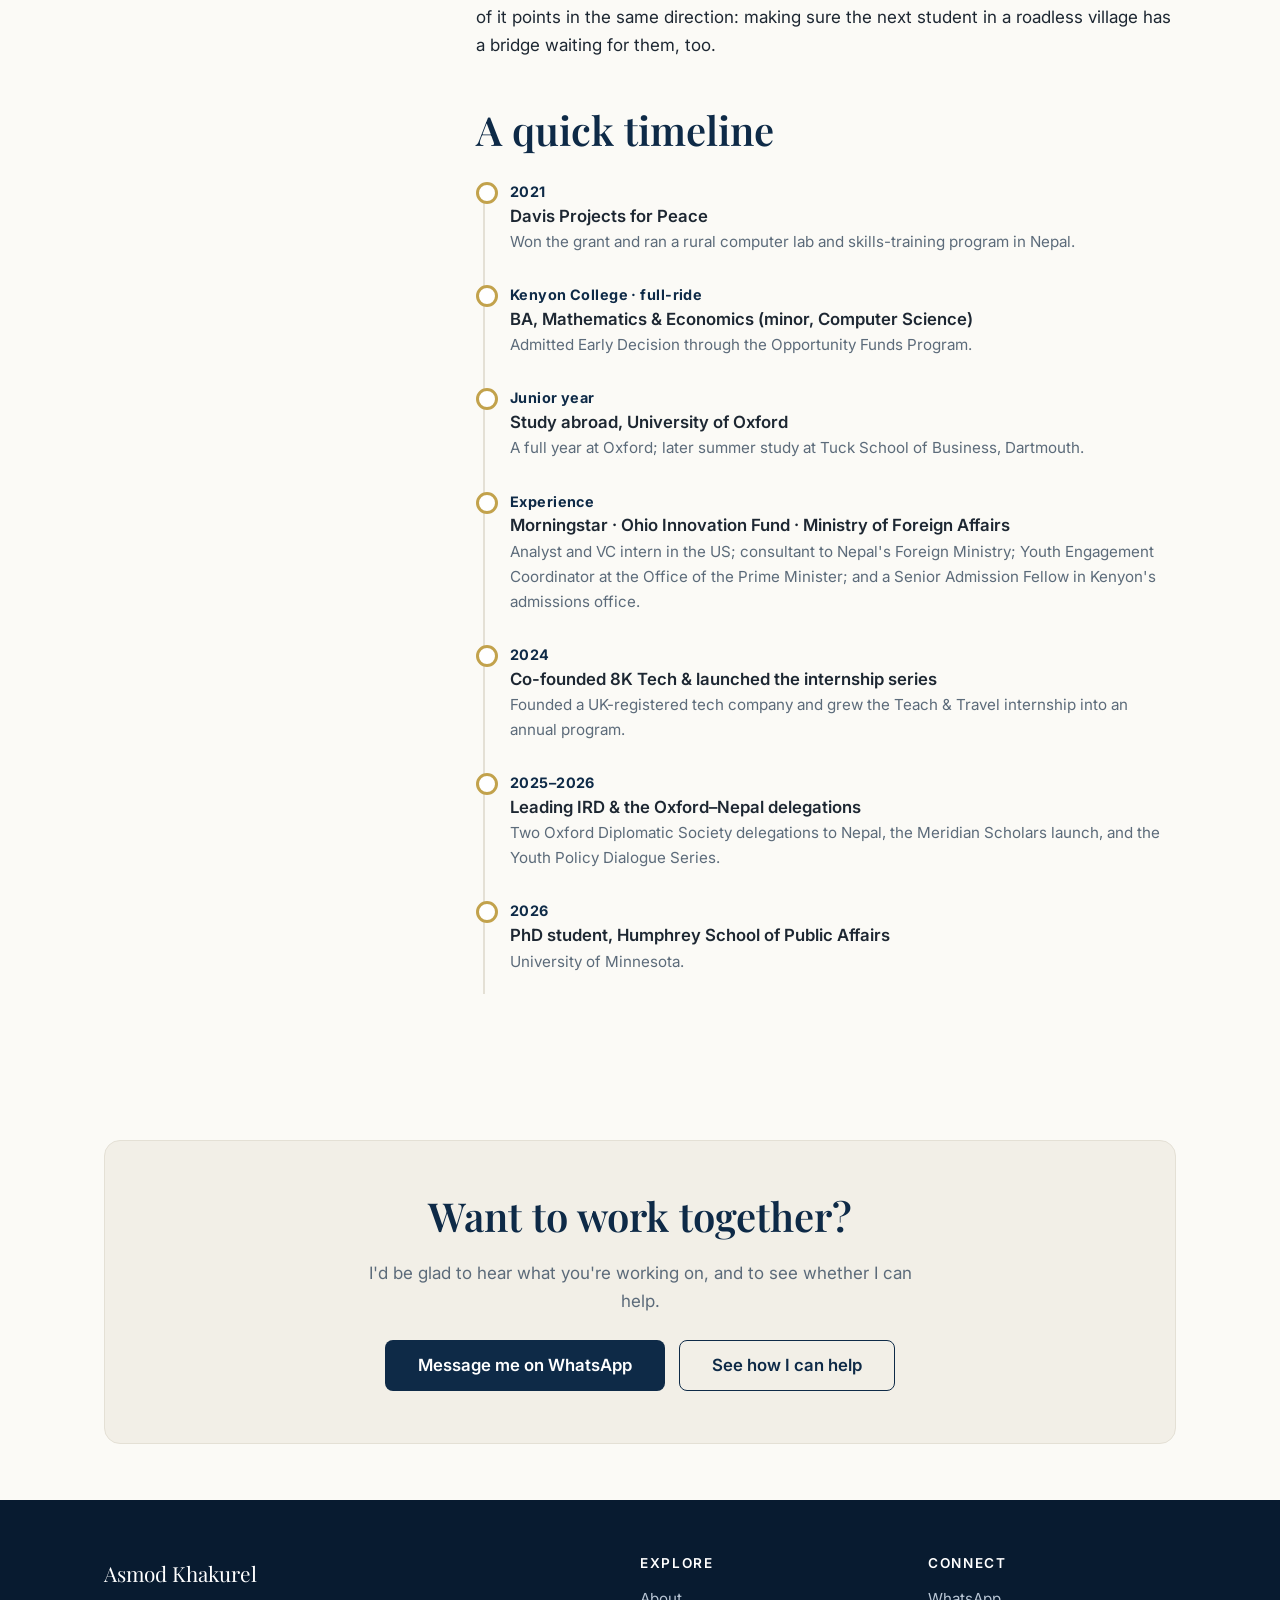
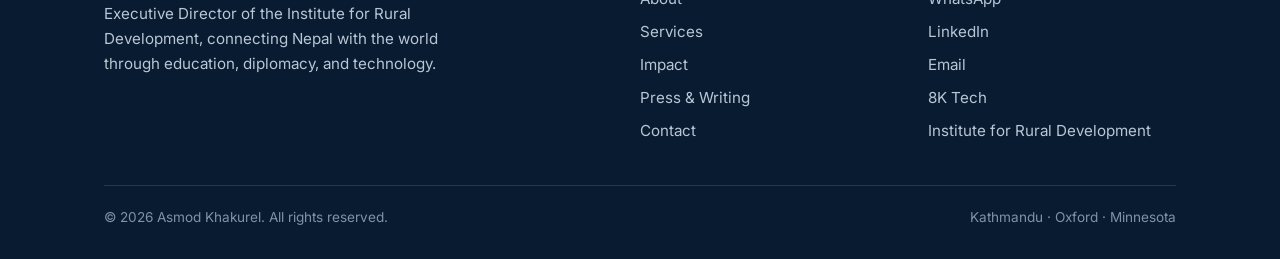
==== commit 36bf5ead: "Refine for restraint: remove AK badge & floating WhatsApp, de-emphasize WhatsApp buttons, Gmail comp" ====
--- a/about.html
+++ b/about.html
@@ -18,7 +18,7 @@
 
   <header class="site-header">
     <div class="container nav">
-      <a href="index.html" class="brand"><span class="brand__mark">AK</span> Asmod Khakurel</a>
+      <a href="index.html" class="brand">Asmod Khakurel</a>
       <ul class="nav-links" id="navLinks">
         <li><a href="index.html">Home</a></li>
         <li><a href="about.html" class="active">About</a></li>
@@ -154,10 +154,6 @@
     </div>
   </footer>
 
-  <a class="wa-float" href="https://wa.me/9779803609207?text=Hi%20Asmod%2C%20I%20found%20your%20website%20and%20would%20like%20to%20connect." target="_blank" rel="noopener" aria-label="WhatsApp">
-    <svg viewBox="0 0 24 24"><path d="M.057 24l1.687-6.163a11.867 11.867 0 01-1.587-5.945C.16 5.335 5.495 0 12.05 0a11.82 11.82 0 018.413 3.488 11.82 11.82 0 013.48 8.414c-.003 6.557-5.338 11.892-11.893 11.892a11.9 11.9 0 01-5.688-1.448L.057 24zm6.597-3.807c1.676.995 3.276 1.591 5.392 1.592 5.448 0 9.886-4.434 9.889-9.885.002-5.462-4.415-9.89-9.881-9.892-5.452 0-9.887 4.434-9.889 9.884a9.86 9.86 0 001.51 5.26l-.999 3.648 3.978-1.607zm11.387-5.464c-.074-.124-.272-.198-.57-.347-.297-.149-1.758-.868-2.031-.967-.272-.099-.47-.149-.669.149-.198.297-.767.967-.94 1.165-.173.198-.347.223-.644.074-.297-.149-1.255-.462-2.39-1.475-.883-.788-1.48-1.761-1.653-2.059-.173-.297-.018-.458.13-.606.134-.133.297-.347.446-.521.151-.172.2-.296.3-.495.099-.198.05-.372-.025-.521-.075-.148-.669-1.611-.916-2.206-.242-.579-.487-.501-.669-.51l-.57-.01c-.198 0-.52.074-.792.372s-1.04 1.016-1.04 2.479 1.065 2.876 1.213 3.074c.149.198 2.095 3.2 5.076 4.487.71.306 1.263.489 1.694.626.712.226 1.36.194 1.872.118.571-.085 1.758-.719 2.006-1.413.248-.695.248-1.29.173-1.414z"/></svg>
-  </a>
-
   <script>
     document.getElementById('navToggle').addEventListener('click', function () {
       document.getElementById('navLinks').classList.toggle('open');
--- a/style.css
+++ b/style.css
@@ -85,8 +85,8 @@
 .btn-outline:hover { background: var(--navy); color: #fff; border-color: var(--navy); }
 .btn-outline-dark { border-color: var(--navy); color: var(--navy); }
 .btn-outline-dark:hover { background: var(--navy); color: #fff; }
-.btn-whatsapp { background: var(--whatsapp); color: #04331a; }
-.btn-whatsapp:hover { background: var(--whatsapp-d); color: #fff; transform: translateY(-1px); }
+.btn-whatsapp { background: var(--navy); color: #fff; }
+.btn-whatsapp:hover { background: var(--navy-900); color: #fff; transform: translateY(-1px); }
 .btn-lg { padding: 16px 32px; font-size: 1.05rem; }
 .btn-row { display: flex; flex-wrap: wrap; gap: 14px; }
 
